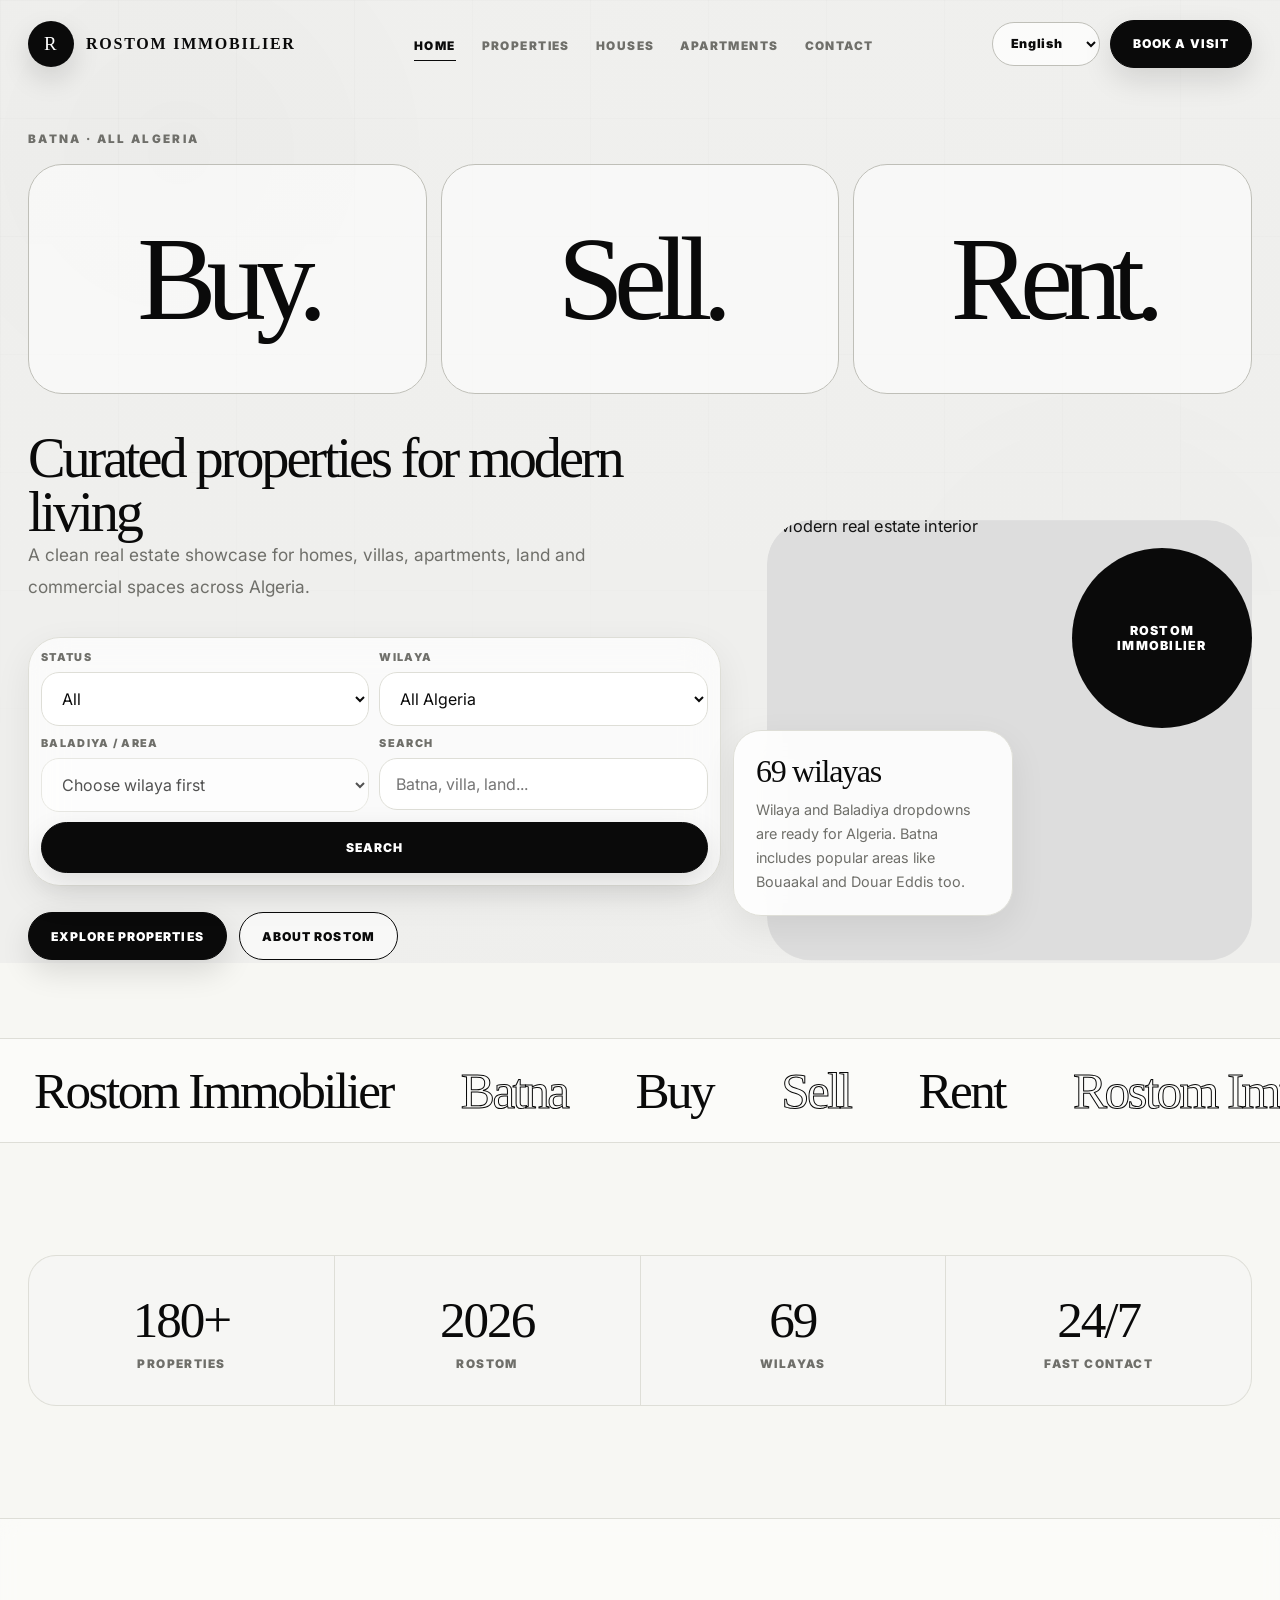
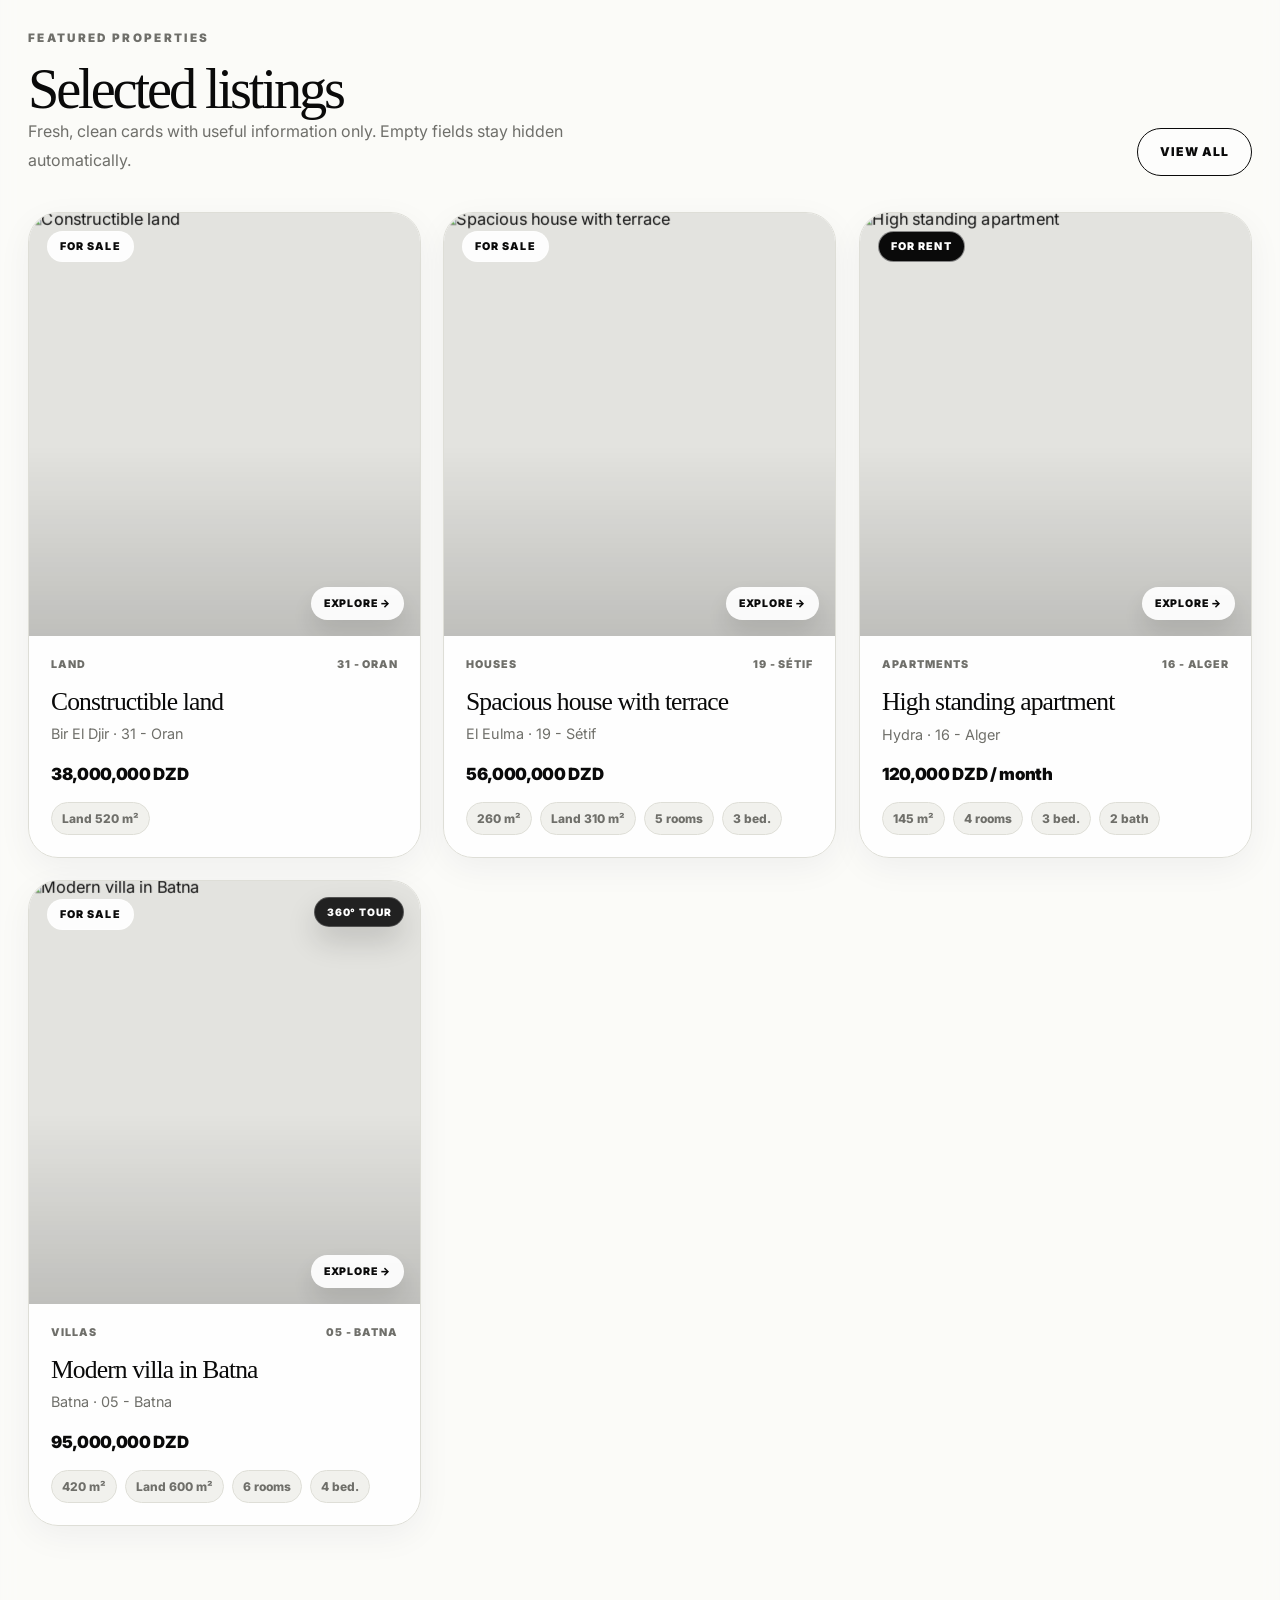
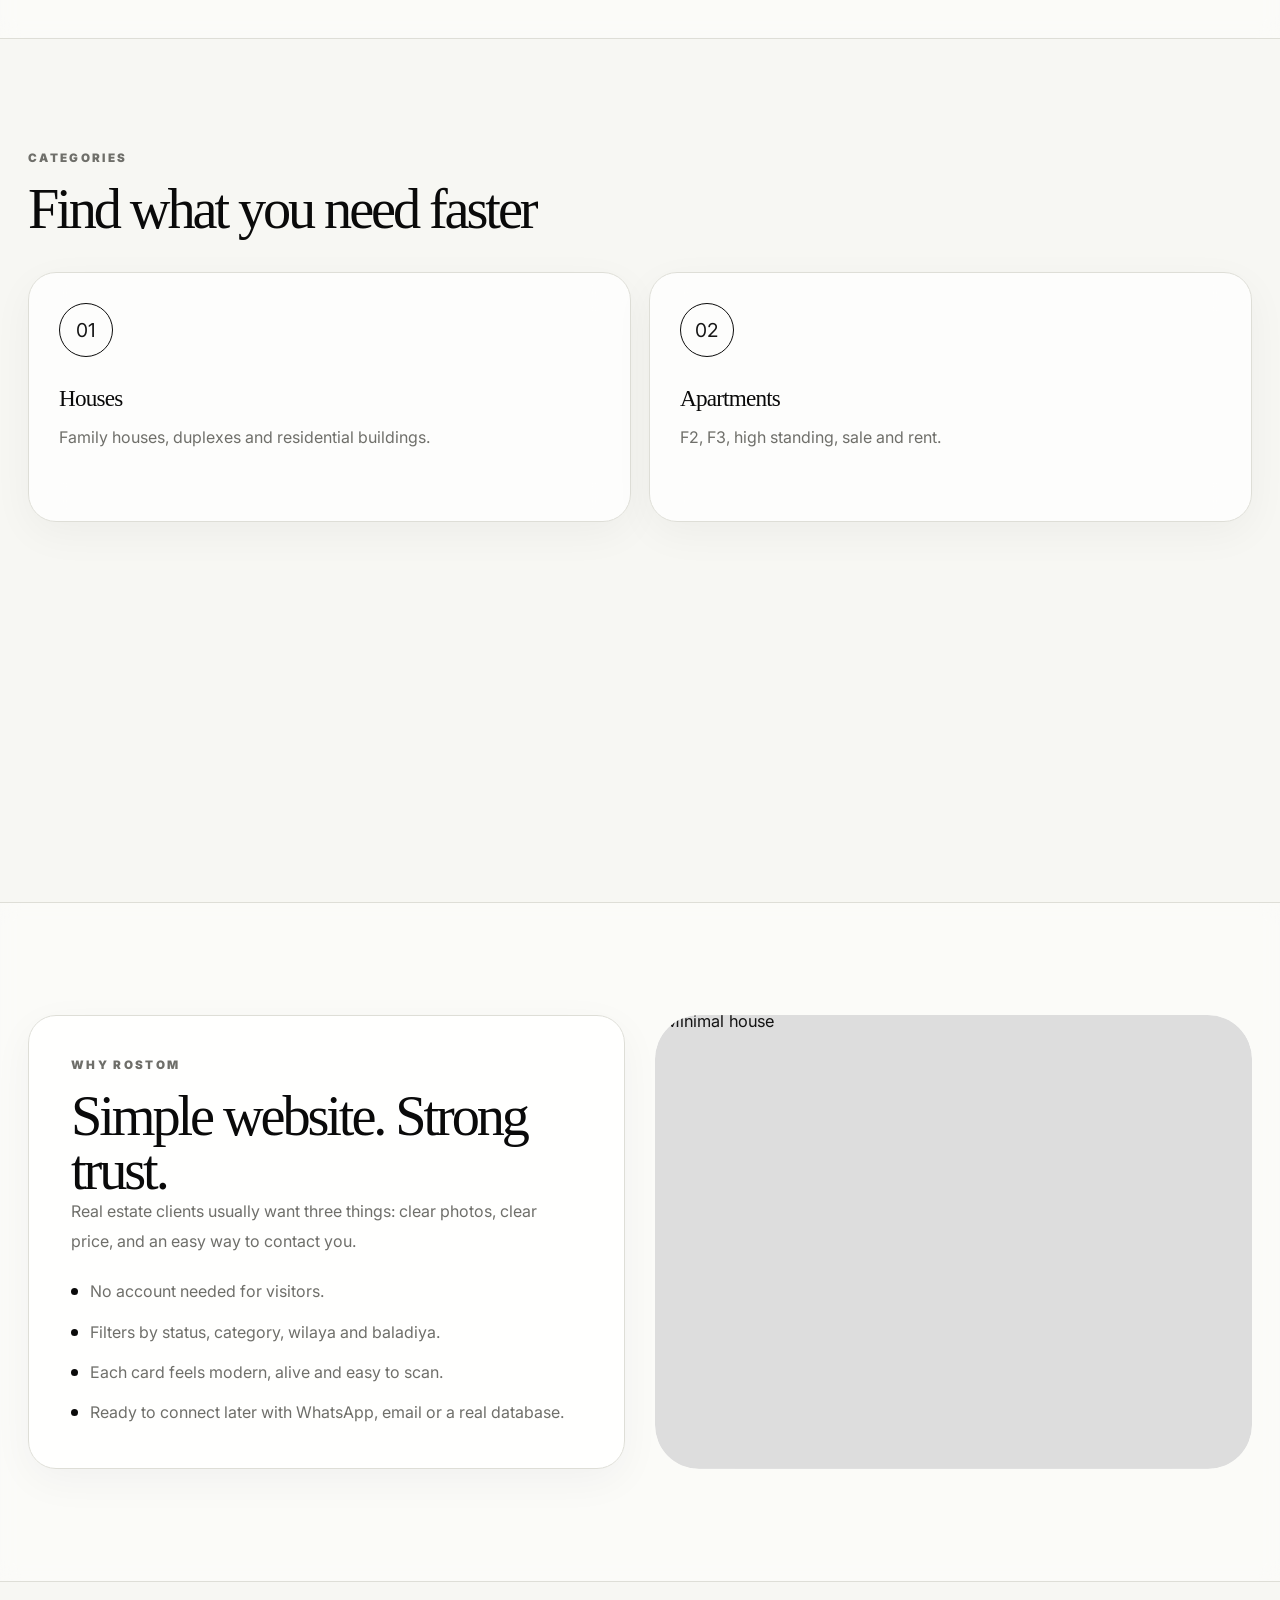
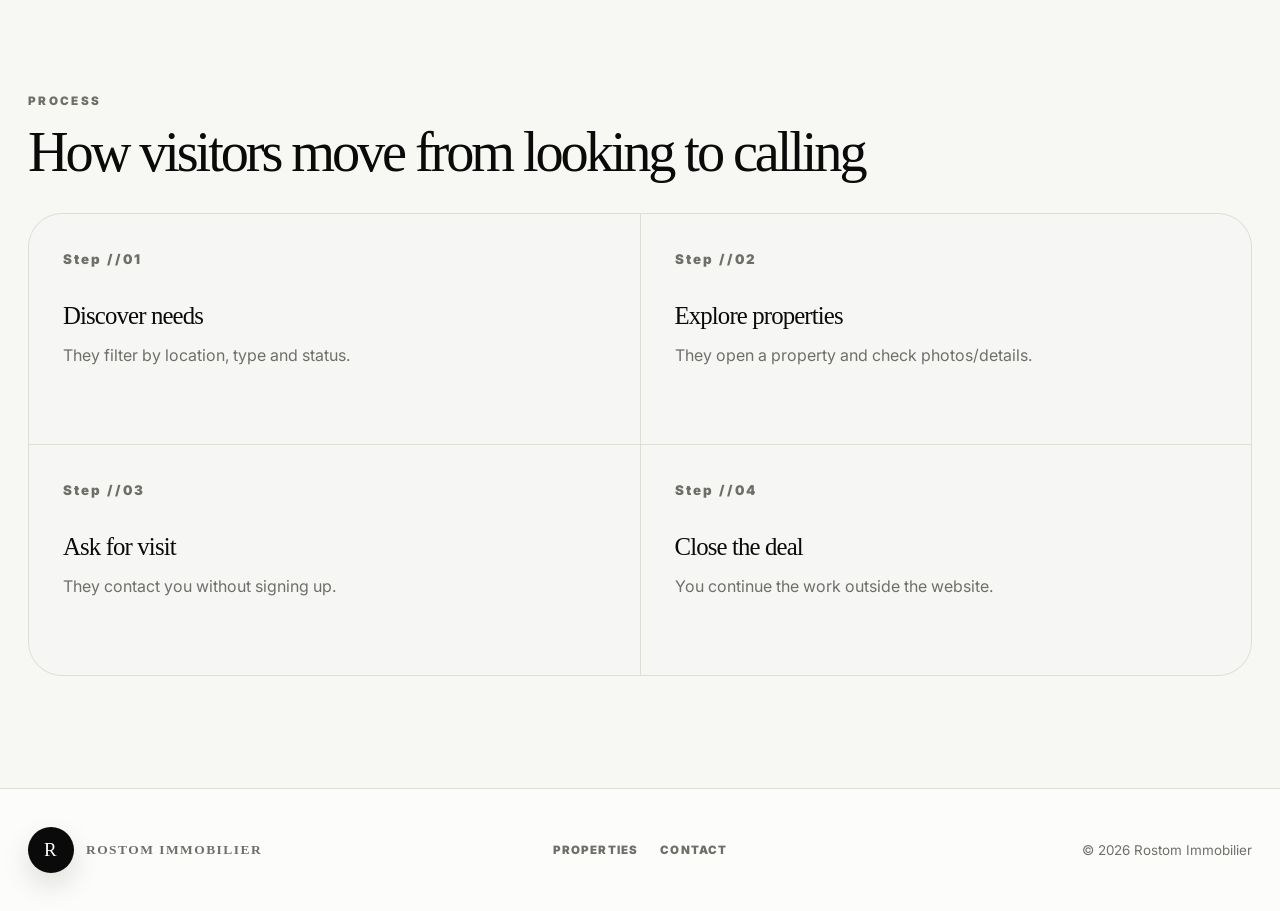
==== index.html @ a5319361 "first commit" ====
<!DOCTYPE html>
<html lang="en">
<head>
  <meta charset="UTF-8">
  <meta name="viewport" content="width=device-width, initial-scale=1.0">
  <title>Rostom Immobilier — Real estate in Algeria</title>
  <meta name="description" content="Rostom Immobilier: buy, sell and rent properties in Batna and across Algeria.">
  <link rel="preconnect" href="https://fonts.googleapis.com"><link rel="preconnect" href="https://fonts.gstatic.com" crossorigin><link href="https://fonts.googleapis.com/css2?family=Inter:wght@400;500;700;800;900&display=swap" rel="stylesheet">
  <link rel="stylesheet" href="style.css">
  <link rel="icon" href="./favicon.ico">
</head>
<body>
<nav class="nav" id="nav">
  <div class="container nav-inner">
    <a class="brand" href="index.html"><span class="brand-mark">R</span><span>Rostom Immobilier</span></a>
    <button class="menu-btn" id="menuBtn" type="button" data-i18n="nav.menu">Menu</button>
    <ul class="nav-links" id="navLinks">
      <li><a data-page="home" href="index.html" data-i18n="nav.home">Home</a></li>
      <li><a data-page="estates.html" href="pages/estates.html" data-i18n="nav.properties">Properties</a></li>
      <li><a data-page="houses.html" href="pages/houses.html" data-i18n="nav.houses">Houses</a></li>
      <li><a data-page="apartments.html" href="pages/apartments.html" data-i18n="nav.apartments">Apartments</a></li>
      <li><a data-page="contact.html" href="pages/contact.html" data-i18n="nav.contact">Contact</a></li>
      <li class="mobile-only mobile-lang"><select class="language-select" aria-label="Language"><option value="en">English</option><option value="fr">Français</option><option value="ar">العربية</option></select></li>
    </ul>
    <div class="nav-actions"><select class="language-select" aria-label="Language"><option value="en">English</option><option value="fr">Français</option><option value="ar">العربية</option></select><a class="btn" href="pages/contact.html" data-i18n="nav.cta">Book a visit</a></div>
  </div>
</nav>
<header class="hero">
  <div class="container hero-top">
    <p class="eyebrow" data-i18n="hero.kicker">Batna · All Algeria</p>
    <div class="hero-words hero-words-wide reveal">
      <h1 class="h1">
        <a class="hero-word hero-word-buy" href="pages/estates.html?status=sale" data-i18n="hero.buy">Buy.</a>
        <a class="hero-word hero-word-sell" href="pages/contact.html" data-i18n="hero.sell">Sell.</a>
        <a class="hero-word hero-word-rent" href="pages/estates.html?status=rent" data-i18n="hero.rent">Rent.</a>
      </h1>
    </div>
  </div>
  <div class="container hero-grid">
    <div class="reveal">
      <h2 class="title" data-i18n="hero.title">Curated properties for modern living</h2>
      <p class="lead" data-i18n="hero.lead">A clean real estate showcase for homes, villas, apartments, land and commercial spaces across Algeria.</p>
      <div class="hero-search">
        <div class="field"><label data-i18n="search.status">Status</label><select id="homeStatus"><option value="" data-i18n="search.all">All</option><option value="sale" data-i18n="filter.sale">Sale</option><option value="rent" data-i18n="filter.rent">Rent</option><option value="new" data-i18n="filter.new">New project</option></select></div>
        <div class="field"><label data-i18n="search.wilaya">Wilaya</label><select id="homeWilaya" data-filter data-wilayas data-wilaya-source="#homeCommune"><option value="" data-i18n="search.allAlgeria">All Algeria</option></select></div>
        <div class="field"><label data-i18n="search.commune">Baladiya / area</label><select id="homeCommune"><option value="" data-i18n="search.allAreas">All areas</option></select></div>
        <div class="field"><label data-i18n="search.query">Search</label><input id="homeSearch" type="text" data-i18n-placeholder="search.placeholder" placeholder="Batna, villa, land..."></div>
        <button class="btn" id="homeSearchBtn" type="button" data-i18n="search.go">Search</button>
      </div>
      <div class="hero-cta"><a class="btn" href="pages/estates.html" data-i18n="hero.view">Explore properties</a><a class="btn-outline" href="pages/about.html" data-i18n="hero.about">About Rostom</a></div>
    </div>
    <div class="hero-panel reveal">
      <div class="hero-img"><img src="https://images.unsplash.com/photo-1600607687939-ce8a6c25118c?w=1600&q=80" alt="Modern real estate interior"></div>
      <div class="mini-info">Rostom<br>Immobilier</div>
      <div class="floating-card"><strong data-i18n="hero.cardTitle">69 wilayas</strong><span data-i18n="hero.cardText">Wilaya and Baladiya dropdowns are ready for Algeria. Batna includes popular areas like Bouaakal and Douar Eddis too.</span></div>
    </div>
  </div>
</header>
<div class="marquee" aria-hidden="true"><div class="marquee-track"><span>Rostom Immobilier</span><span>Batna</span><span>Buy</span><span>Sell</span><span>Rent</span><span>Rostom Immobilier</span><span>Batna</span><span>Buy</span><span>Sell</span><span>Rent</span></div></div>
<main>
  <section class="section"><div class="container stats reveal"><div class="stat"><strong>180+</strong><span data-i18n="stats.properties">Properties</span></div><div class="stat"><strong>2026</strong><span>Rostom</span></div><div class="stat"><strong>69</strong><span data-i18n="stats.wilayas">Wilayas</span></div><div class="stat"><strong>24/7</strong><span data-i18n="stats.contacts">Fast contact</span></div></div></section>
  <section class="section section-alt"><div class="container"><div class="section-head"><div><p class="eyebrow" data-i18n="section.featured.kicker">Featured properties</p><h2 class="title" data-i18n="section.featured.title">Selected listings</h2><p class="sub" data-i18n="section.featured.sub">Fresh, clean cards with useful information only. Empty fields stay hidden automatically.</p></div><a class="btn-outline" href="pages/estates.html" data-i18n="section.featured.all">View all</a></div><div class="grid" id="listingsGrid" data-featured="true" data-limit="8"></div></div></section>
  <section class="section"><div class="container"><div class="section-head"><div><p class="eyebrow" data-i18n="section.categories.kicker">Categories</p><h2 class="title" data-i18n="section.categories.title">Find what you need faster</h2></div></div><div class="services">
    <a class="service reveal" href="pages/houses.html"><div><div class="icon">01</div><h3 data-i18n="cat.houses">Houses</h3><p data-i18n="cat.housesDesc">Family houses, duplexes and residential buildings.</p></div></a>
    <a class="service reveal" href="pages/apartments.html"><div><div class="icon">02</div><h3 data-i18n="cat.apartments">Apartments</h3><p data-i18n="cat.apartmentsDesc">F2, F3, high standing, sale and rent.</p></div></a>
    <a class="service reveal" href="pages/villas.html"><div><div class="icon">03</div><h3 data-i18n="cat.villas">Villas</h3><p data-i18n="cat.villasDesc">Premium villas, gardens, garages and large surfaces.</p></div></a>
    <a class="service reveal" href="pages/estates.html"><div><div class="icon">04</div><h3 data-i18n="cat.estates">All properties</h3><p data-i18n="cat.estatesDesc">Land, offices, shops, projects and more.</p></div></a>
  </div></div></section>
  <section class="section section-alt"><div class="container split"><div class="glass reveal"><p class="eyebrow" data-i18n="section.about.kicker">Why Rostom</p><h2 class="title" data-i18n="section.about.title">Simple website. Strong trust.</h2><p class="sub" data-i18n="section.about.sub">Real estate clients usually want three things: clear photos, clear price, and an easy way to contact you.</p><ul class="check-list"><li data-i18n="about.one">No account needed for visitors.</li><li data-i18n="about.two">Filters by status, category, wilaya and baladiya.</li><li data-i18n="about.three">Each card feels modern, alive and easy to scan.</li><li data-i18n="about.four">Ready to connect later with WhatsApp, email or a real database.</li></ul></div><div class="hero-panel reveal"><div class="hero-img"><img src="https://images.unsplash.com/photo-1600566753190-17f0baa2a6c3?w=1400&q=80" alt="Minimal house"></div></div></div></section>
  <section class="section"><div class="container"><p class="eyebrow" data-i18n="process.kicker">Process</p><h2 class="title" data-i18n="process.title">How visitors move from looking to calling</h2><div style="height:34px"></div><div class="process-grid reveal"><div class="process-card"><small>Step //01</small><h3 data-i18n="process.1">Discover needs</h3><p data-i18n="process.1d">They filter by location, type and status.</p></div><div class="process-card"><small>Step //02</small><h3 data-i18n="process.2">Explore properties</h3><p data-i18n="process.2d">They open a property and check photos/details.</p></div><div class="process-card"><small>Step //03</small><h3 data-i18n="process.3">Ask for visit</h3><p data-i18n="process.3d">They contact you without signing up.</p></div><div class="process-card"><small>Step //04</small><h3 data-i18n="process.4">Close the deal</h3><p data-i18n="process.4d">You continue the work outside the website.</p></div></div></div></section>
</main>
<footer class="footer">
  <div class="container footer-grid">
    <a class="brand" href="index.html"><span class="brand-mark">R</span><span>Rostom Immobilier</span></a>
    <div class="footer-links"><a href="pages/estates.html" data-i18n="nav.properties">Properties</a><a href="pages/contact.html" data-i18n="nav.contact">Contact</a></div>
    <span data-i18n="footer.copy">© 2026 Rostom Immobilier</span>
  </div>
</footer>
<script src="data.js"></script><script src="i18n.js"></script><script src="locations.js"></script><script src="supabase-config.js"></script><script src="supabase-api.js"></script><script src="script.js"></script>
</body>
</html>
---- style.css ----
*,*::before,*::after{box-sizing:border-box;margin:0;padding:0}
:root{
  --bg:#f7f7f3;--paper:#fff;--paper2:#efefea;--ink:#0a0a0a;--text:#161616;--muted:#6f6f6a;--muted2:#a0a09a;--line:#deded7;--line2:#bfbfb8;--soft:#f1f1ed;--shadow:0 24px 80px rgba(0,0,0,.10);--shadow2:0 12px 36px rgba(0,0,0,.07);--radius:28px;--max:1440px;
}
html{scroll-behavior:smooth}
body{font-family:Inter,system-ui,-apple-system,Segoe UI,sans-serif;background:var(--bg);color:var(--text);overflow-x:hidden;-webkit-font-smoothing:antialiased;min-height:100vh}
body::before{content:"";position:fixed;inset:-7%;z-index:-3;pointer-events:none;background:linear-gradient(90deg,rgba(247,247,243,.98) 0%,rgba(247,247,243,.90) 47%,rgba(247,247,243,.98) 100%),url('https://images.unsplash.com/photo-1600607687939-ce8a6c25118c?w=2000&q=68') right -7vw top 7vh/42vw auto no-repeat,url('https://images.unsplash.com/photo-1600566753190-17f0baa2a6c3?w=1600&q=68') left -12vw bottom 10vh/32vw auto no-repeat,linear-gradient(180deg,#fff 0%,#f7f7f3 60%,#e9e9e3 100%);filter:grayscale(1) contrast(.88);opacity:.56;animation:bgDrift 28s ease-in-out infinite alternate}
body::after{content:"";position:fixed;inset:0;z-index:-2;pointer-events:none;background-image:linear-gradient(rgba(0,0,0,.045) 1px,transparent 1px),linear-gradient(90deg,rgba(0,0,0,.045) 1px,transparent 1px),radial-gradient(circle at 14% 17%,rgba(0,0,0,.055),transparent 22%),radial-gradient(circle at 86% 70%,rgba(0,0,0,.04),transparent 25%);background-size:118px 118px,118px 118px,100% 100%,100% 100%;opacity:.36;mask-image:linear-gradient(180deg,#000 0%,rgba(0,0,0,.85) 48%,transparent 92%);animation:gridMove 40s linear infinite}
@keyframes bgDrift{from{transform:translate3d(-12px,-8px,0) scale(1.02)}to{transform:translate3d(14px,12px,0) scale(1.055)}}
@keyframes gridMove{from{background-position:0 0,0 0,0 0,0 0}to{background-position:118px 118px,-118px 118px,0 0,0 0}}
@keyframes float{0%,100%{transform:translateY(0)}50%{transform:translateY(-12px)}}
@keyframes marquee{from{transform:translateX(0)}to{transform:translateX(-50%)}}
a{color:inherit;text-decoration:none}img{max-width:100%;display:block}button,input,select,textarea{font:inherit}.hidden{display:none!important}.container{width:min(var(--max),calc(100% - 56px));margin-inline:auto}.section{padding:112px 0}.section-alt{background:rgba(255,255,255,.46);border-top:1px solid var(--line);border-bottom:1px solid var(--line);backdrop-filter:blur(10px)}

/* Nav */
.nav{position:fixed;inset:0 0 auto 0;height:88px;z-index:50;border-bottom:1px solid transparent;transition:.25s ease}.nav.scrolled{height:74px;background:rgba(255,255,255,.86);backdrop-filter:blur(24px);border-color:var(--line);box-shadow:0 14px 40px rgba(0,0,0,.045)}.nav-inner{height:100%;display:flex;align-items:center;justify-content:space-between;gap:22px}.brand{display:flex;align-items:center;gap:12px;font-weight:900;letter-spacing:.08em;text-transform:uppercase;color:var(--ink);white-space:nowrap}.brand-mark{width:46px;height:46px;border-radius:999px;background:var(--ink);color:#fff;display:grid;place-items:center;font-family:Georgia,serif;font-weight:400;font-size:1.18rem;box-shadow:0 12px 28px rgba(0,0,0,.13)}.brand span:last-child{font-family:Georgia,serif;font-size:1rem;letter-spacing:.11em}.nav-links{display:flex;align-items:center;gap:26px;list-style:none}.nav-links a{font-size:.74rem;font-weight:900;letter-spacing:.12em;text-transform:uppercase;color:var(--muted);position:relative}.nav-links a::after{content:"";position:absolute;left:0;right:0;bottom:-8px;height:1px;background:var(--ink);transform:scaleX(0);transform-origin:left;transition:transform .25s}.nav-links a:hover,.nav-links a.active{color:var(--ink)}.nav-links a:hover::after,.nav-links a.active::after{transform:scaleX(1)}.nav-actions{display:flex;align-items:center;gap:10px}.menu-btn{display:none;background:var(--ink);color:#fff;border:0;border-radius:999px;padding:12px 16px;font-size:.76rem;font-weight:900;letter-spacing:.08em;text-transform:uppercase}.mobile-only{display:none}.language-select{height:44px;border:1px solid var(--line2);border-radius:999px;background:rgba(255,255,255,.72);padding:0 14px;color:var(--ink);font-size:.78rem;font-weight:900;letter-spacing:.05em;outline:none;cursor:pointer}

/* Buttons */
.btn,.btn-outline,.btn-soft{border:1px solid var(--ink);border-radius:999px;display:inline-flex;align-items:center;justify-content:center;gap:10px;min-height:48px;padding:0 22px;font-size:.76rem;font-weight:900;letter-spacing:.09em;text-transform:uppercase;cursor:pointer;transition:transform .22s ease,box-shadow .22s ease,background .22s ease,color .22s ease}.btn{background:var(--ink);color:#fff;box-shadow:0 12px 30px rgba(0,0,0,.12)}.btn:hover{transform:translateY(-2px);box-shadow:0 18px 42px rgba(0,0,0,.16)}.btn-outline{background:rgba(255,255,255,.56);color:var(--ink)}.btn-outline:hover,.btn-soft:hover{background:var(--ink);color:#fff;transform:translateY(-2px)}.btn-soft{background:var(--soft);color:var(--ink);border-color:var(--line)}.btn-danger:hover{background:#1a1a1a;color:#fff}

/* Type */
.eyebrow{font-size:.73rem;font-weight:900;letter-spacing:.20em;text-transform:uppercase;color:var(--muted);margin-bottom:18px}.h1{font-family:Georgia,serif;font-weight:400;color:var(--ink);font-size:clamp(4.4rem,10vw,12.8rem);line-height:.82;letter-spacing:-.08em}.h1 span{display:inline-block}.h1 em{font-style:italic;color:transparent;-webkit-text-stroke:1.4px var(--ink);opacity:.75}.title{font-family:Georgia,serif;color:var(--ink);font-size:clamp(2.3rem,4.4vw,5.5rem);font-weight:400;line-height:.95;letter-spacing:-.055em}.lead,.sub{font-size:1rem;line-height:1.85;color:var(--muted);max-width:620px}.lead{font-size:1.08rem}.section-head{display:flex;justify-content:space-between;align-items:flex-end;gap:24px;margin-bottom:36px}.breadcrumbs{font-size:.78rem;font-weight:800;letter-spacing:.08em;text-transform:uppercase;color:var(--muted);margin-bottom:28px}.breadcrumbs a{color:var(--ink)}

/* Hero */
.hero{min-height:auto;padding:132px 0 78px;display:block;position:relative}.hero-top{padding-bottom:38px}.hero-grid{display:grid;grid-template-columns:minmax(0,1.02fr) minmax(390px,.68fr);gap:46px;align-items:end}.hero-words{margin:24px 0 28px}.hero-words-wide{margin:0}.hero-words-wide .h1{display:grid;grid-template-columns:repeat(3,minmax(0,1fr));gap:14px;width:100%;font-size:clamp(4.2rem,9.3vw,10.6rem);line-height:.9}.hero-word{display:grid!important;place-items:center;min-height:clamp(120px,18vw,245px);border:1px solid var(--line2);border-radius:34px;background:rgba(255,255,255,.56);color:var(--ink);letter-spacing:-.085em;transition:background .28s ease,color .28s ease,transform .28s ease,border-color .28s ease,box-shadow .28s ease}.hero-word:hover,.hero-word:focus-visible{transform:translateY(-6px);box-shadow:var(--shadow2);border-color:var(--ink)}.hero-word-buy:hover,.hero-word-buy:focus-visible{background:var(--ink);color:#fff}.hero-word-sell:hover,.hero-word-sell:focus-visible{background:#d9d9d4;color:var(--ink)}.hero-word-rent:hover,.hero-word-rent:focus-visible{background:#b8b8b1;color:#fff}.hero-search{margin-top:34px;background:rgba(255,255,255,.70);border:1px solid var(--line);border-radius:32px;box-shadow:var(--shadow2);padding:12px;display:grid;grid-template-columns:1fr 1fr 1fr 1.25fr auto;gap:10px;backdrop-filter:blur(18px)}.field{display:flex;flex-direction:column;gap:8px}.field label{font-size:.68rem;font-weight:900;color:var(--muted);letter-spacing:.12em;text-transform:uppercase}.field input,.field select,.field textarea{width:100%;border:1px solid var(--line);border-radius:18px;background:rgba(255,255,255,.85);color:var(--ink);padding:15px 16px;outline:none;transition:border-color .2s,box-shadow .2s}.field textarea{resize:vertical}.field input:focus,.field select:focus,.field textarea:focus{border-color:var(--ink);box-shadow:0 0 0 4px rgba(0,0,0,.055)}.hero-search .btn{align-self:end;height:51px}.hero-cta{display:flex;flex-wrap:wrap;gap:12px;margin-top:26px}.hero-panel{position:relative;min-height:520px}.hero-img{height:100%;min-height:520px;overflow:hidden;border-radius:44px;background:#ddd;box-shadow:var(--shadow);clip-path:inset(0 0 0 0 round 44px)}.hero-img img{width:100%;height:100%;min-height:520px;object-fit:cover;filter:saturate(.92) contrast(1.02);transform:scale(1.02);transition:transform 1s ease,filter .35s ease}.hero-panel:hover .hero-img img{transform:scale(1.065)}.floating-card{position:absolute;left:-34px;bottom:44px;background:rgba(255,255,255,.88);backdrop-filter:blur(20px);border:1px solid var(--line);border-radius:28px;max-width:280px;padding:22px;box-shadow:var(--shadow2);animation:float 5s ease-in-out infinite}.floating-card strong{display:block;font-family:Georgia,serif;font-weight:400;font-size:2rem;color:var(--ink);letter-spacing:-.04em}.floating-card span{display:block;margin-top:8px;color:var(--muted);line-height:1.65;font-size:.9rem}.mini-info{position:absolute;right:0;top:28px;width:180px;height:180px;border-radius:50%;background:var(--ink);color:#fff;display:grid;place-items:center;text-align:center;padding:22px;font-size:.78rem;font-weight:900;letter-spacing:.1em;text-transform:uppercase;animation:float 6s ease-in-out infinite reverse}.marquee{overflow:hidden;border-top:1px solid var(--line);border-bottom:1px solid var(--line);background:rgba(255,255,255,.48)}.marquee-track{display:flex;width:max-content;animation:marquee 22s linear infinite}.marquee span{font-family:Georgia,serif;font-size:clamp(2.2rem,4vw,5rem);letter-spacing:-.05em;color:var(--ink);padding:22px 34px;white-space:nowrap}.marquee span:nth-child(even){color:transparent;-webkit-text-stroke:1px var(--ink)}

/* Stats / grids */
.stats{display:grid;grid-template-columns:repeat(4,1fr);gap:1px;background:var(--line);border:1px solid var(--line);border-radius:28px;overflow:hidden}.stat{background:rgba(255,255,255,.72);padding:34px;text-align:center}.stat strong{font-family:Georgia,serif;font-size:clamp(2rem,4vw,4.4rem);font-weight:400;letter-spacing:-.04em;color:var(--ink);display:block}.stat span{display:block;margin-top:8px;color:var(--muted);font-size:.74rem;font-weight:900;text-transform:uppercase;letter-spacing:.12em}.grid{display:grid;grid-template-columns:repeat(4,minmax(0,1fr));gap:22px}.services{display:grid;grid-template-columns:repeat(4,1fr);gap:18px}.service,.glass,.contact-card,.admin-card{background:rgba(255,255,255,.74);border:1px solid var(--line);border-radius:var(--radius);box-shadow:0 12px 42px rgba(0,0,0,.045);backdrop-filter:blur(16px)}.service{padding:30px;min-height:250px;display:flex;flex-direction:column;justify-content:space-between;transition:.25s}.service:hover{transform:translateY(-5px);box-shadow:var(--shadow2);border-color:var(--ink)}.icon{width:54px;height:54px;border-radius:50%;border:1px solid var(--ink);display:grid;place-items:center;font-size:1.2rem;margin-bottom:28px}.service h3,.prop-title{font-family:Georgia,serif;font-size:1.45rem;font-weight:400;letter-spacing:-.035em;color:var(--ink)}.service p{color:var(--muted);line-height:1.7;margin-top:12px}.split{display:grid;grid-template-columns:1fr 1fr;gap:30px;align-items:stretch}.glass{padding:42px}.check-list{list-style:none;margin-top:22px;display:grid;gap:14px}.check-list li{color:var(--muted);line-height:1.65;display:flex;gap:12px}.check-list li::before{content:"";width:7px;height:7px;border-radius:50%;background:var(--ink);margin-top:10px;flex:0 0 auto}.process-grid{display:grid;grid-template-columns:repeat(4,1fr);gap:1px;background:var(--line);border:1px solid var(--line);border-radius:34px;overflow:hidden}.process-card{background:rgba(255,255,255,.72);padding:34px;min-height:230px}.process-card small{font-weight:900;letter-spacing:.15em;color:var(--muted)}.process-card h3{font-family:Georgia,serif;font-size:1.55rem;font-weight:400;margin:34px 0 12px;color:var(--ink);letter-spacing:-.035em}.process-card p{color:var(--muted);line-height:1.65}

/* Property Cards */
.property-card{position:relative;border:1px solid var(--line);border-radius:30px;overflow:hidden;background:rgba(255,255,255,.78);box-shadow:0 10px 34px rgba(0,0,0,.05);transition:transform .32s cubic-bezier(.2,.8,.2,1),box-shadow .32s,border-color .32s;isolation:isolate}.property-card::before{content:"";position:absolute;inset:0;background:radial-gradient(420px circle at var(--mx,50%) var(--my,20%),rgba(0,0,0,.085),transparent 40%);opacity:0;transition:opacity .28s;z-index:-1}.property-card:hover{transform:translateY(-8px);box-shadow:0 26px 70px rgba(0,0,0,.12);border-color:rgba(0,0,0,.48)}.property-card:active{transform:translateY(-3px) scale(.995)}.property-card:hover::before{opacity:1}.prop-media{display:block;aspect-ratio:1/1.08;overflow:hidden;position:relative;background:#e3e3df}.prop-media::after{content:"";position:absolute;inset:0;background:linear-gradient(180deg,transparent 55%,rgba(0,0,0,.35));opacity:.45;transition:.3s}.prop-media img{width:100%;height:100%;object-fit:cover;filter:saturate(.96) contrast(1.03);transform:scale(1.02);transition:transform .75s cubic-bezier(.2,.8,.2,1),filter .4s}.property-card:hover .prop-media img{transform:scale(1.075);filter:saturate(1.08) contrast(1.04)}.badge{position:absolute;left:18px;top:18px;z-index:2;border-radius:999px;background:rgba(255,255,255,.92);color:var(--ink);border:1px solid rgba(255,255,255,.5);padding:8px 12px;font-size:.67rem;font-weight:900;letter-spacing:.1em;text-transform:uppercase}.badge.rent{background:var(--ink);color:#fff}.badge.new{background:#555;color:#fff}.explore-dot{position:absolute;right:16px;bottom:16px;z-index:2;width:auto;height:auto;border-radius:999px;display:grid;place-items:center;text-align:center;background:rgba(255,255,255,.92);color:var(--ink);font-size:.66rem;font-weight:900;letter-spacing:.08em;text-transform:uppercase;padding:10px 13px;transform:translateY(0);opacity:1;transition:.32s;box-shadow:0 12px 26px rgba(0,0,0,.12)}.property-card:hover .explore-dot{background:var(--ink);color:#fff;transform:translateY(-4px)}.prop-body{padding:22px}.prop-topline{display:flex;justify-content:space-between;gap:12px;color:var(--muted);font-size:.67rem;font-weight:900;letter-spacing:.09em;text-transform:uppercase;margin-bottom:18px}.property-card .prop-title{font-size:1.6rem;line-height:1.05}.location{color:var(--muted);font-size:.9rem;line-height:1.55;margin-top:8px}.price{font-size:1.05rem;font-weight:900;color:var(--ink);margin-top:18px;letter-spacing:-.02em}.meta{display:flex;flex-wrap:wrap;gap:8px;margin-top:18px}.meta span{background:var(--soft);border:1px solid var(--line);border-radius:999px;padding:8px 10px;color:var(--muted);font-size:.75rem;font-weight:800}.no-img{width:100%;height:100%;background:linear-gradient(135deg,#e6e6e0,#f7f7f2)}.empty{grid-column:1/-1;padding:40px;border:1px dashed var(--line2);border-radius:24px;text-align:center;color:var(--muted);background:rgba(255,255,255,.6)}

/* Pages / filters / details */
.page-hero{padding:150px 0 70px;border-bottom:1px solid var(--line);background:rgba(255,255,255,.38)}.filters-panel{display:grid;grid-template-columns:1.2fr .9fr .9fr .9fr .9fr;gap:12px;margin-bottom:28px;padding:14px;background:rgba(255,255,255,.72);border:1px solid var(--line);border-radius:30px;box-shadow:var(--shadow2);backdrop-filter:blur(16px)}.chips{display:flex;gap:8px;align-items:end;height:51px}.chip{border:1px solid var(--line);background:var(--paper);border-radius:999px;padding:11px 13px;cursor:pointer;font-size:.72rem;font-weight:900;text-transform:uppercase;color:var(--muted)}.chip.active,.chip:hover{background:var(--ink);color:#fff}.detail-grid{display:grid;grid-template-columns:minmax(0,1.25fr) minmax(360px,.55fr);gap:28px;align-items:start}.detail-image{border-radius:38px;overflow:hidden;background:#ddd;min-height:620px;box-shadow:var(--shadow)}.detail-image img{width:100%;height:100%;min-height:620px;object-fit:cover;filter:saturate(.94) contrast(1.02)}.gallery{display:grid;grid-template-columns:repeat(4,1fr);gap:12px;margin-top:14px}.gallery img{height:150px;width:100%;object-fit:cover;border-radius:20px;filter:saturate(.92) contrast(1.02)}.info-block{margin-top:18px}.detail-side{position:sticky;top:96px;padding:36px}.detail-price{font-size:1.5rem;margin-top:20px}.detail-location{margin-top:10px}.detail-list{display:grid;gap:10px;margin:26px 0}.detail-item{display:flex;justify-content:space-between;gap:18px;border-bottom:1px solid var(--line);padding:12px 0}.detail-item small{color:var(--muted);font-size:.74rem;font-weight:900;text-transform:uppercase;letter-spacing:.08em}.detail-item strong{text-align:end;color:var(--ink)}.contact-grid{display:grid;grid-template-columns:.8fr 1.2fr;gap:22px}.contact-card{padding:34px}.form-grid{display:grid;grid-template-columns:1fr 1fr;gap:14px}.full{grid-column:1/-1}

/* Footer */
.footer{border-top:1px solid var(--line);padding:38px 0;background:rgba(255,255,255,.65)}.footer-grid{display:grid;grid-template-columns:1fr auto 1fr;gap:20px;align-items:center}.footer-links{display:flex;gap:22px;justify-content:center}.footer-links a{font-size:.72rem;font-weight:900;letter-spacing:.1em;text-transform:uppercase;color:var(--muted)}.footer-links a:hover{color:var(--ink)}.footer-grid span:last-child{text-align:end;color:var(--muted);font-size:.84rem}.footer-text{color:var(--muted);font-size:.84rem}

/* Admin */
.admin-body{background:#f4f4f0}.login-screen{min-height:100svh;display:grid;place-items:center;padding:30px}.login-box{width:min(480px,100%);background:#fff;border:1px solid var(--line);border-radius:34px;box-shadow:var(--shadow);padding:36px}.admin-shell{display:grid;grid-template-columns:320px 1fr;min-height:100svh}.admin-sidebar{background:#fff;border-right:1px solid var(--line);padding:28px;position:sticky;top:0;height:100svh}.admin-menu{list-style:none;margin-top:36px;display:grid;gap:10px}.admin-menu a{display:block;border:1px solid var(--line);border-radius:18px;padding:14px 16px;color:var(--muted);font-weight:900}.admin-menu a.active,.admin-menu a:hover{background:var(--ink);color:#fff}.note{color:var(--muted);line-height:1.65;font-size:.92rem}.admin-main{padding:30px}.admin-top{display:flex;align-items:flex-start;justify-content:space-between;gap:20px;margin-bottom:22px}.admin-grid{display:grid;grid-template-columns:1.15fr .85fr;gap:22px}.admin-card{padding:28px}.admin-form{display:grid;grid-template-columns:repeat(2,1fr);gap:14px}.admin-list{display:grid;gap:12px}.mini-prop{display:grid;grid-template-columns:72px 1fr auto;gap:12px;align-items:center;border:1px solid var(--line);border-radius:18px;padding:10px;background:#fff}.mini-prop img{width:72px;height:62px;object-fit:cover;border-radius:14px;background:#ddd;filter:saturate(.9) contrast(1.02)}.mini-prop small{display:block;color:var(--muted);margin-top:4px}.toast{position:fixed;left:50%;bottom:24px;transform:translateX(-50%);background:var(--ink);color:#fff;border-radius:999px;padding:14px 20px;z-index:100;font-weight:800;box-shadow:var(--shadow2)}

/* Animation helpers */
.reveal{opacity:0;transform:translateY(24px);transition:opacity .65s ease,transform .65s ease}.reveal.visible{opacity:1;transform:translateY(0)}

/* RTL */
.is-rtl{font-family:Inter,Tahoma,Arial,sans-serif}.is-rtl .h1,.is-rtl .title,.is-rtl .prop-title,.is-rtl .brand span:last-child,.is-rtl .stat strong,.is-rtl .service h3,.is-rtl .floating-card strong{letter-spacing:-.03em}.is-rtl .nav-links a::after{transform-origin:right}.is-rtl .detail-item strong{text-align:left}.is-rtl .footer-grid span:last-child{text-align:left}.is-rtl .check-list li::before{margin-left:0}

/* Responsive */
@media(max-width:1280px){.grid{grid-template-columns:repeat(3,1fr)}.hero-search,.filters-panel{grid-template-columns:repeat(2,1fr)}.hero-search .btn{grid-column:1/-1}.filters-panel .field:last-child{grid-column:1/-1}.services,.process-grid{grid-template-columns:repeat(2,1fr)}.hero-grid{grid-template-columns:1fr .7fr}.hero-panel,.hero-img,.hero-img img{min-height:440px}}
@media(max-width:980px){.container{width:min(100% - 34px,var(--max))}.nav{height:76px}.nav-inner{gap:12px}.menu-btn{display:inline-flex}.nav-actions{display:none}.mobile-only{display:block}.nav-links{position:fixed;left:17px;right:17px;top:84px;display:grid;gap:0;background:rgba(255,255,255,.96);border:1px solid var(--line);border-radius:28px;padding:16px;box-shadow:var(--shadow);transform:translateY(-12px);opacity:0;pointer-events:none;transition:.22s;backdrop-filter:blur(20px)}.nav-links.open{opacity:1;transform:translateY(0);pointer-events:auto}.nav-links li{border-bottom:1px solid var(--line)}.nav-links li:last-child{border-bottom:0}.nav-links a{display:block;padding:16px 4px}.mobile-lang{padding:14px 0}.mobile-lang .language-select{width:100%;height:48px}.hero{padding-top:116px}.hero-grid{grid-template-columns:1fr;gap:34px}.hero-panel,.hero-img,.hero-img img{min-height:440px}.floating-card{left:18px;bottom:18px}.mini-info{right:18px;top:18px;width:142px;height:142px}.stats{grid-template-columns:repeat(2,1fr)}.grid{grid-template-columns:repeat(2,1fr)}.split,.detail-grid,.contact-grid,.admin-grid{grid-template-columns:1fr}.detail-side{position:static}.detail-image,.detail-image img{min-height:430px}.footer-grid{grid-template-columns:1fr;text-align:center}.footer-grid .brand{justify-content:center}.footer-grid span:last-child{text-align:center}.admin-shell{grid-template-columns:1fr}.admin-sidebar{position:static;height:auto;border-right:0;border-bottom:1px solid var(--line)}.admin-form{grid-template-columns:1fr}}
@media(max-width:620px){body::before{background:linear-gradient(rgba(247,247,243,.96),rgba(247,247,243,.94)),url('https://images.unsplash.com/photo-1600607687939-ce8a6c25118c?w=1200&q=65') center top/130vw auto no-repeat}.section{padding:72px 0}.page-hero{padding:118px 0 54px}.brand span:last-child{font-size:.82rem}.brand-mark{width:40px;height:40px}.h1{font-size:clamp(4rem,22vw,7rem);line-height:.84}.lead,.sub{font-size:.95rem}.hero-search,.filters-panel{grid-template-columns:1fr;border-radius:24px}.hero-panel,.hero-img,.hero-img img{min-height:360px;border-radius:30px}.mini-info{display:none}.floating-card{max-width:240px;border-radius:22px}.grid,.services,.process-grid,.stats{grid-template-columns:1fr}.section-head{align-items:flex-start;flex-direction:column}.property-card{border-radius:24px}.prop-media{aspect-ratio:1.1/1}.explore-dot{width:72px;height:72px}.prop-body{padding:18px}.filters-panel{padding:12px}.detail-image,.detail-image img{min-height:330px;border-radius:28px}.gallery{grid-template-columns:repeat(2,1fr)}.form-grid{grid-template-columns:1fr}.admin-main{padding:18px}.admin-top{flex-direction:column}.mini-prop{grid-template-columns:58px 1fr}.mini-prop .btn-soft{grid-column:1/-1}.toast{left:18px;right:18px;transform:none;text-align:center;border-radius:18px}.marquee span{padding:18px 22px}}
@media(prefers-reduced-motion:reduce){*{animation:none!important;transition:none!important;scroll-behavior:auto!important}}


/* v4 improvements: full-width top actions + phone-friendly property cards */
.prop-media img{will-change:transform}.property-card{will-change:transform}.property-card::after{content:"";position:absolute;inset:0;pointer-events:none;background:linear-gradient(120deg,transparent 0%,rgba(255,255,255,.28) 35%,transparent 70%);transform:translateX(-120%);transition:transform .75s ease}.property-card:hover::after{transform:translateX(120%)}
@media(max-width:980px){.hero-words-wide .h1{grid-template-columns:1fr;gap:10px;font-size:clamp(4.3rem,18vw,8rem)}.hero-word{min-height:118px;border-radius:26px}.hero-top{padding-bottom:28px}}
@media(max-width:620px){.hero{padding-top:104px}.hero-words-wide .h1{font-size:clamp(3.5rem,18vw,5.6rem)}.hero-word{min-height:92px;border-radius:22px}.hero-panel .hero-img img{filter:saturate(.95) contrast(1.02)}.property-card:hover{transform:none}.property-card::after{display:none}.explore-dot{font-size:.62rem;padding:9px 11px}}

/* v5 — 360 virtual tours + Supabase Storage uploads */
.tour-pill{position:absolute;right:16px;top:16px;z-index:3;border-radius:999px;background:rgba(17,17,17,.92);color:#fff;border:1px solid rgba(255,255,255,.22);padding:8px 12px;font-size:.64rem;font-weight:900;letter-spacing:.08em;text-transform:uppercase;box-shadow:0 14px 30px rgba(0,0,0,.16)}
.tour-panel{padding:28px;margin-top:18px;overflow:hidden}.tour-head{display:flex;justify-content:space-between;align-items:flex-start;gap:18px;margin-bottom:18px}.tour-head .sub{margin-top:8px;margin-bottom:0}.tour-shell{position:relative;border-radius:28px;min-height:420px;background:linear-gradient(135deg,#e7e7e1,#fafaf6);border:1px solid var(--line);overflow:hidden;display:grid;place-items:center}.tour-shell::before{content:"360";position:absolute;font-size:clamp(5rem,14vw,13rem);font-weight:900;letter-spacing:-.1em;color:rgba(0,0,0,.045);z-index:0}.tour-start{position:relative;z-index:2}.tour-viewer{position:absolute;inset:0;z-index:1;background:#111}.tour-viewer img{width:100%;height:100%;object-fit:cover}.tour-tabs{display:flex;flex-wrap:wrap;gap:10px;margin-top:14px}.tour-room{border:1px solid var(--line);background:#fff;border-radius:999px;padding:11px 14px;cursor:pointer;font-weight:900;color:var(--muted);transition:.22s}.tour-room.active,.tour-room:hover{background:var(--ink);color:#fff;transform:translateY(-2px)}.admin-subsection{border-top:1px solid var(--line);padding-top:18px;margin-top:4px}.admin-subsection h3{font-size:1.05rem;letter-spacing:-.02em}.admin-tour-mini{display:inline-flex!important;margin-top:7px;padding:5px 8px;border-radius:999px;background:#111;color:#fff!important;font-size:.67rem}.admin-form button[disabled]{opacity:.65;cursor:wait}.pnlm-container{background:#111!important}
@media(max-width:620px){.tour-pill{left:14px;right:auto;top:auto;bottom:14px}.tour-panel{padding:20px;border-radius:24px}.tour-head{display:grid}.tour-shell{min-height:300px;border-radius:22px}.tour-tabs{overflow-x:auto;flex-wrap:nowrap;padding-bottom:4px}.tour-room{white-space:nowrap}.tour-head .btn-outline{width:100%;text-align:center}.admin-subsection{padding-top:14px}}

/* v6 — edit mode, 360 hotspots builder, property gallery lightbox */
.detail-main-photo{cursor:zoom-in;position:relative}.detail-main-photo::after{content:"Open";position:absolute;right:18px;bottom:18px;background:rgba(0,0,0,.78);color:#fff;border:1px solid rgba(255,255,255,.25);border-radius:999px;padding:10px 14px;font-size:.66rem;font-weight:900;letter-spacing:.1em;text-transform:uppercase;opacity:0;transform:translateY(8px);transition:.22s}.detail-main-photo:hover::after{opacity:1;transform:translateY(0)}.empty-photo{display:grid;place-items:center}.gallery-thumb{border:0;background:transparent;padding:0;cursor:pointer;border-radius:22px;overflow:hidden;position:relative}.gallery-thumb img{transition:transform .28s ease,filter .28s ease}.gallery-thumb:hover img,.gallery-thumb.active img{transform:scale(1.045);filter:saturate(1.05) contrast(1.04)}.gallery-thumb.active{outline:3px solid var(--ink);outline-offset:3px}.lightbox{position:fixed;inset:0;z-index:500;background:rgba(0,0,0,.94);display:grid;place-items:center;padding:24px}.lightbox-img{max-width:min(1200px,92vw);max-height:86svh;object-fit:contain;border-radius:22px;box-shadow:0 24px 90px rgba(0,0,0,.55)}.lightbox-close,.lightbox-nav{position:absolute;border:1px solid rgba(255,255,255,.24);background:rgba(255,255,255,.1);color:#fff;border-radius:999px;cursor:pointer;display:grid;place-items:center;backdrop-filter:blur(18px);transition:.2s}.lightbox-close{top:24px;right:24px;width:48px;height:48px;font-size:2rem}.lightbox-nav{top:50%;transform:translateY(-50%);width:58px;height:58px;font-size:3rem;line-height:1}.lightbox-prev{left:24px}.lightbox-next{right:24px}.lightbox-close:hover,.lightbox-nav:hover{background:#fff;color:#111}.lightbox-count{position:absolute;bottom:24px;left:50%;transform:translateX(-50%);color:#fff;background:rgba(255,255,255,.12);border:1px solid rgba(255,255,255,.2);border-radius:999px;padding:10px 15px;font-size:.78rem;font-weight:900}
.mini-actions{display:flex;gap:8px;align-items:center;justify-content:flex-end}.mini-actions .btn-soft{min-height:38px;padding:0 14px;font-size:.68rem}.media-manager:empty{display:none}.mini-label{font-size:.7rem;font-weight:900;letter-spacing:.12em;text-transform:uppercase;color:var(--muted);margin-bottom:10px}.media-chips{display:flex;gap:10px;flex-wrap:wrap}.media-chip{position:relative;width:96px;height:74px;border-radius:18px;overflow:hidden;background:#ddd;border:1px solid var(--line)}.media-chip img{width:100%;height:100%;object-fit:cover}.media-chip button{position:absolute;top:6px;right:6px;width:26px;height:26px;border:0;border-radius:50%;background:rgba(0,0,0,.8);color:#fff;cursor:pointer;font-weight:900}.tour-builder{border:1px solid var(--line);background:rgba(255,255,255,.72);border-radius:30px;padding:22px;box-shadow:var(--shadow2)}.tour-builder-head{display:flex;justify-content:space-between;align-items:flex-start;gap:18px;margin-bottom:18px}.tour-builder-head h3,.hotspot-editor-head h3{font-size:1.25rem;letter-spacing:-.03em}.tour-room-editor-grid{display:grid;grid-template-columns:repeat(3,minmax(0,1fr));gap:14px}.tour-edit-card{border:1px solid var(--line);background:#fff;border-radius:24px;padding:12px;display:grid;gap:12px;transition:.22s}.tour-edit-card.active,.tour-edit-card:hover{border-color:var(--ink);box-shadow:0 14px 32px rgba(0,0,0,.08);transform:translateY(-2px)}.tour-edit-card>img{width:100%;height:135px;object-fit:cover;border-radius:18px;background:#ddd}.tour-edit-actions{display:flex;gap:8px;flex-wrap:wrap}.tour-edit-actions .btn-soft{min-height:38px;padding:0 13px;font-size:.66rem}.tour-edit-card small{color:var(--muted);font-weight:800}.hotspot-editor{margin-top:18px;border:1px solid var(--line2);border-radius:28px;background:#fff;padding:18px}.hotspot-editor-head{display:flex;justify-content:space-between;align-items:flex-start;gap:16px;margin-bottom:16px}.hotspot-layout{display:grid;grid-template-columns:minmax(0,1fr) 320px;gap:16px}.admin-pano-wrap{border-radius:24px;overflow:hidden;border:1px solid var(--line);background:#111;min-height:520px}.admin-tour-viewer{width:100%;height:520px;background:#111}.admin-tour-viewer img{width:100%;height:100%;object-fit:cover}.hotspot-side{display:grid;gap:12px;align-content:start}.hotspot-coords{display:flex;justify-content:space-between;gap:10px;border:1px solid var(--line);border-radius:18px;padding:14px;background:var(--soft);color:var(--muted);font-weight:900}.hotspot-coords strong{color:var(--ink)}.hotspot-list{display:grid;gap:8px}.hotspot-row{display:flex;align-items:center;justify-content:space-between;gap:10px;border:1px solid var(--line);border-radius:16px;padding:10px 12px;background:#fff}.hotspot-row span{font-weight:900;color:var(--ink)}.hotspot-row small{display:block;color:var(--muted);font-weight:700;margin-top:3px}.hotspot-row button{width:32px;height:32px;border:0;border-radius:50%;background:var(--ink);color:#fff;cursor:pointer}.empty.small{padding:14px;border-radius:16px}.pnlm-hotspot-base.room-hotspot{width:42px!important;height:42px!important;margin-left:-21px!important;margin-top:-21px!important;border-radius:50%!important;background:rgba(255,255,255,.94)!important;border:1px solid rgba(255,255,255,.9)!important;box-shadow:0 12px 34px rgba(0,0,0,.34)!important;background-image:none!important;display:grid!important;place-items:center!important;cursor:pointer}.pnlm-hotspot-base.room-hotspot::before{content:'';width:22px;height:22px;background:var(--ink);-webkit-mask:url("data:image/svg+xml,%3Csvg xmlns='http://www.w3.org/2000/svg' viewBox='0 0 24 24'%3E%3Cpath d='M4 21V3h10v2H6v14h8v2H4Zm10.5-2.5V5.5L20 7v10l-5.5 1.5Zm1.8-6a1 1 0 1 0 0-2 1 1 0 0 0 0 2Z'/%3E%3C/svg%3E") center/contain no-repeat;mask:url("data:image/svg+xml,%3Csvg xmlns='http://www.w3.org/2000/svg' viewBox='0 0 24 24'%3E%3Cpath d='M4 21V3h10v2H6v14h8v2H4Zm10.5-2.5V5.5L20 7v10l-5.5 1.5Zm1.8-6a1 1 0 1 0 0-2 1 1 0 0 0 0 2Z'/%3E%3C/svg%3E") center/contain no-repeat}.pnlm-hotspot-base.room-hotspot:hover{background:#fff!important;box-shadow:0 12px 34px rgba(0,0,0,.34)!important}.room-hotspot-label{position:absolute;left:50%;bottom:50px;transform:translateX(-50%) translateY(6px);background:rgba(17,17,17,.92);color:#fff;border-radius:999px;padding:8px 12px;font-size:12px;font-weight:900;line-height:1;white-space:nowrap;opacity:0;pointer-events:none;transition:opacity .18s ease,transform .18s ease}.pnlm-hotspot-base.room-hotspot:hover .room-hotspot-label,.pnlm-hotspot-base.room-hotspot:focus-visible .room-hotspot-label{opacity:1;transform:translateX(-50%) translateY(0)}
@media(max-width:1100px){.tour-room-editor-grid{grid-template-columns:repeat(2,minmax(0,1fr))}.hotspot-layout{grid-template-columns:1fr}.admin-pano-wrap,.admin-tour-viewer{min-height:430px;height:430px}}
@media(max-width:620px){.detail-main-photo::after{opacity:1;transform:none;font-size:.58rem}.gallery{grid-template-columns:repeat(3,1fr)}.gallery-thumb img{height:94px;border-radius:16px}.lightbox{padding:12px}.lightbox-img{max-width:96vw;max-height:78svh;border-radius:16px}.lightbox-close{top:12px;right:12px}.lightbox-nav{width:46px;height:46px;font-size:2.3rem}.lightbox-prev{left:12px}.lightbox-next{right:12px}.mini-actions{grid-column:1/-1;justify-content:stretch}.mini-actions .btn-soft{flex:1}.media-chip{width:78px;height:62px}.tour-builder{padding:16px;border-radius:24px}.tour-builder-head,.hotspot-editor-head{display:grid}.tour-room-editor-grid{grid-template-columns:1fr}.hotspot-layout{gap:12px}.admin-pano-wrap,.admin-tour-viewer{min-height:310px;height:310px}.hotspot-side{grid-template-columns:1fr}.hotspot-row{align-items:flex-start}.tour-edit-card>img{height:155px}}


/* Speed fix: tiny placeholder while the 360 viewer library loads only after click */
.tour-loading{height:100%;min-height:320px;display:flex;align-items:center;justify-content:center;font-size:12px;font-weight:900;letter-spacing:.12em;text-transform:uppercase;color:var(--muted);background:#f6f6f6;border-radius:inherit}


/* Small responsive loading screen */
.page-loader{position:fixed;inset:0;z-index:9999;display:grid;place-items:center;background:rgba(247,247,243,.96);backdrop-filter:blur(6px);transition:opacity .22s ease,visibility .22s ease}
.page-loader.is-hidden{opacity:0;visibility:hidden;pointer-events:none}
.page-loader-inner{width:72px;height:72px;border-radius:50%;display:grid;place-items:center;background:rgba(255,255,255,.72);border:1px solid var(--line);box-shadow:0 14px 42px rgba(0,0,0,.08)}
.loader-spinner{width:34px;height:34px;border-radius:50%;border:3px solid var(--line);border-top-color:var(--ink);animation:loaderSpin .72s linear infinite}
@keyframes loaderSpin{to{transform:rotate(360deg)}}
@media(max-width:620px){.page-loader-inner{width:58px;height:58px}.loader-spinner{width:28px;height:28px;border-width:3px}}


/* Fast loader update: never blocks the website for long */
.detail-loading{min-height:45vh;display:grid;place-items:center;border:1px solid var(--line);background:rgba(255,255,255,.68);border-radius:var(--radius);box-shadow:var(--shadow2)}
.detail-loading .loader-spinner{width:30px;height:30px}
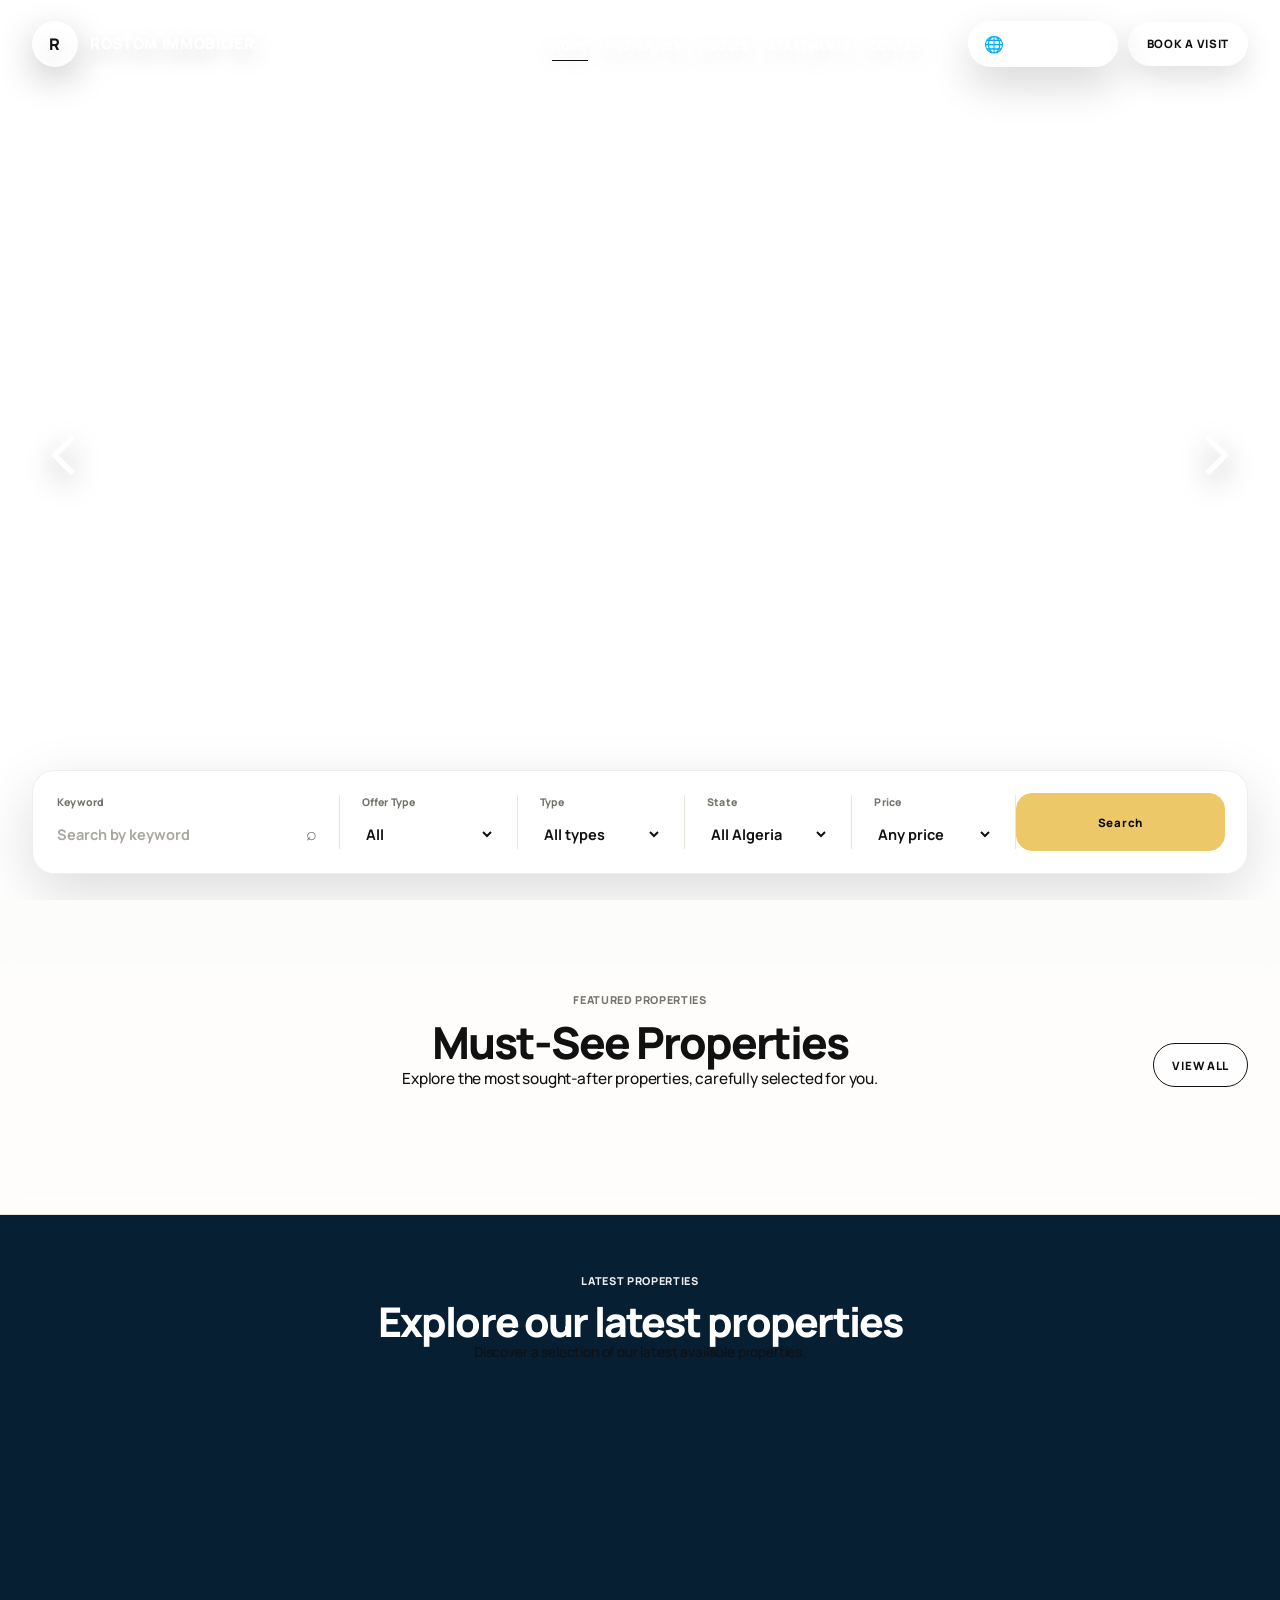
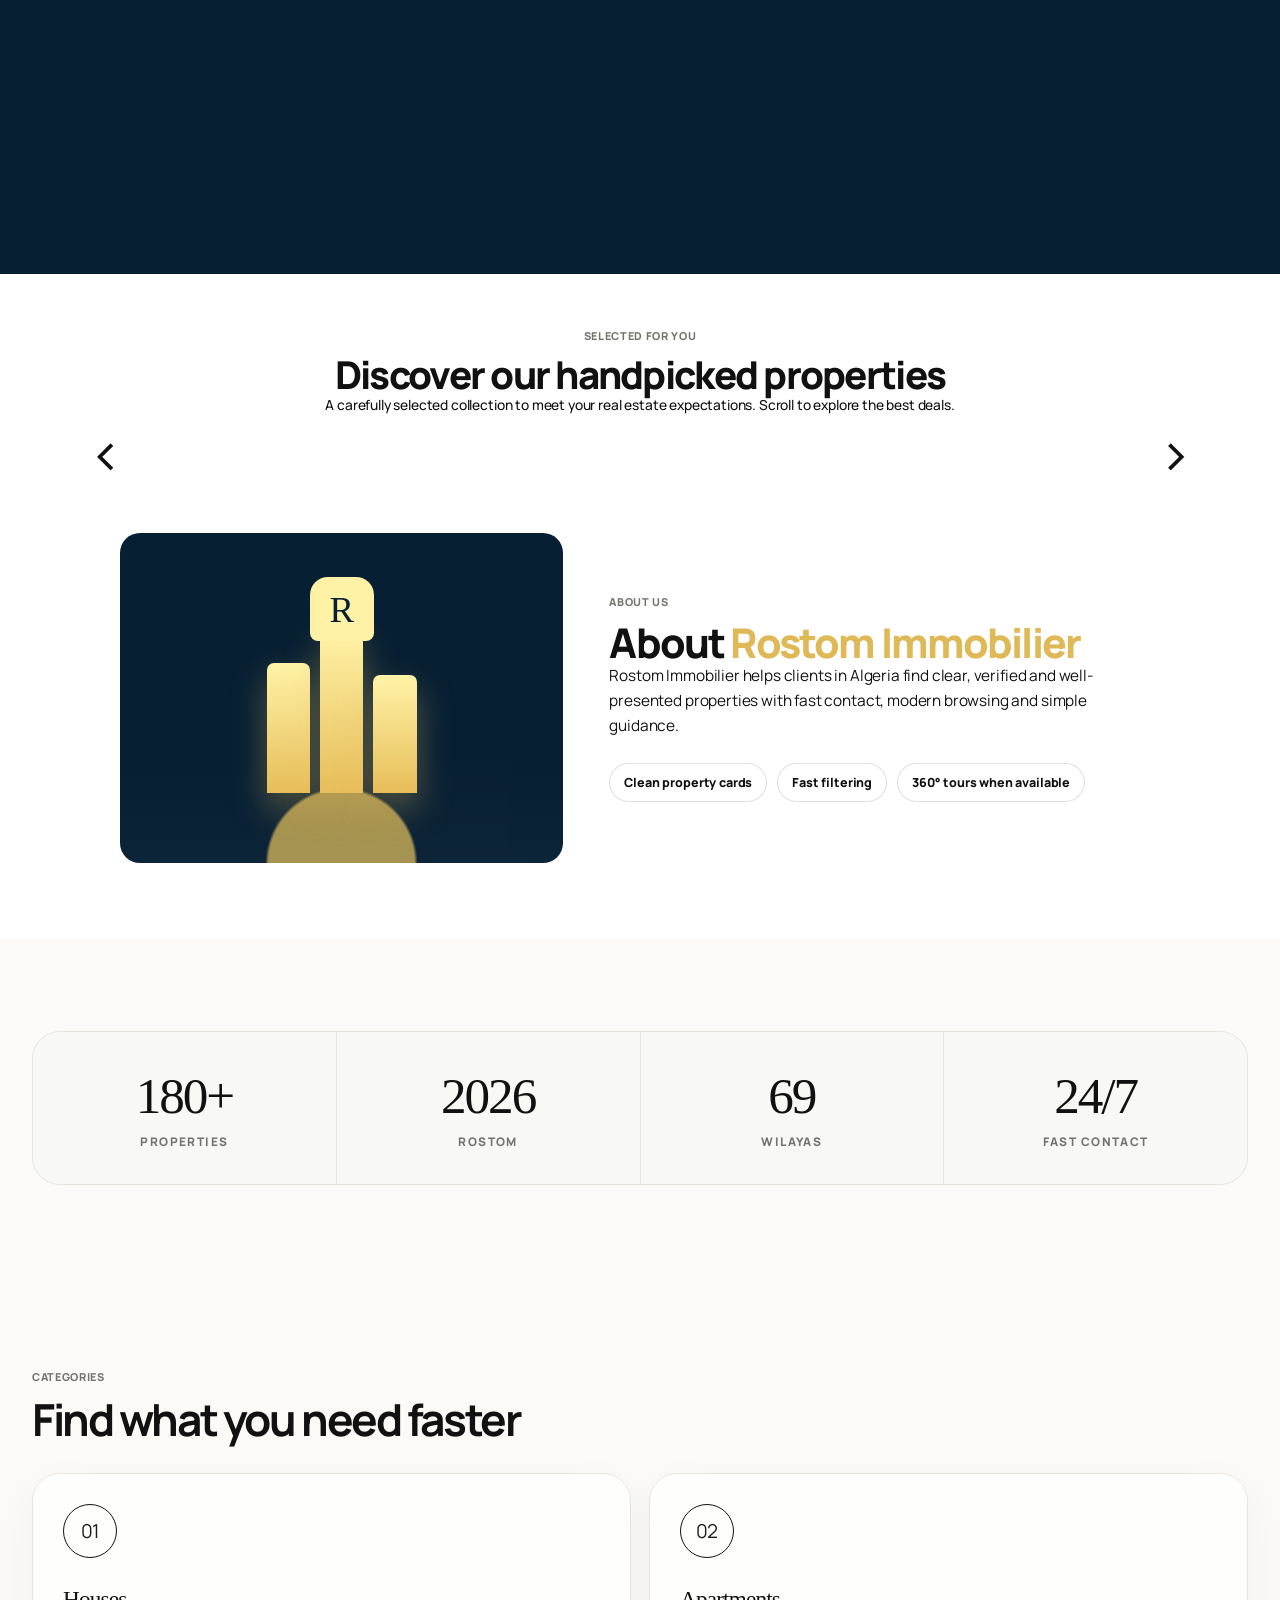
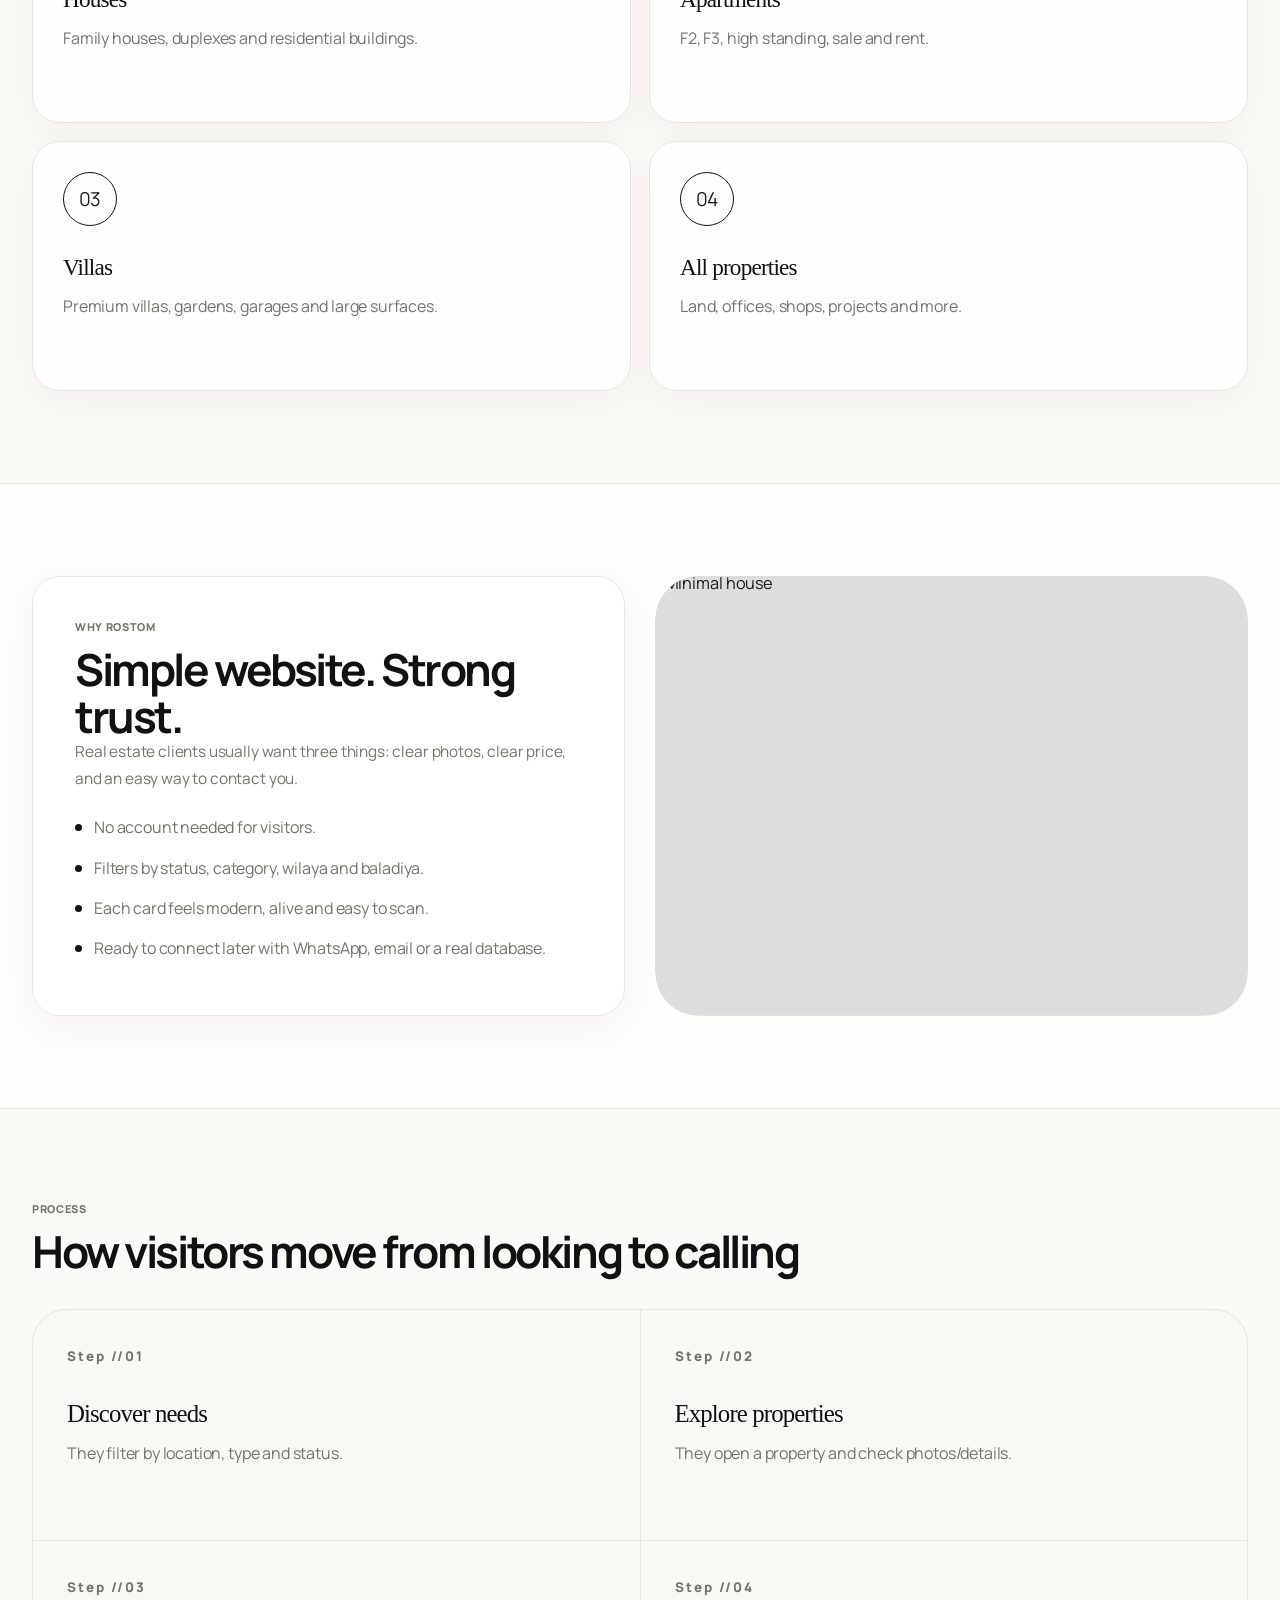
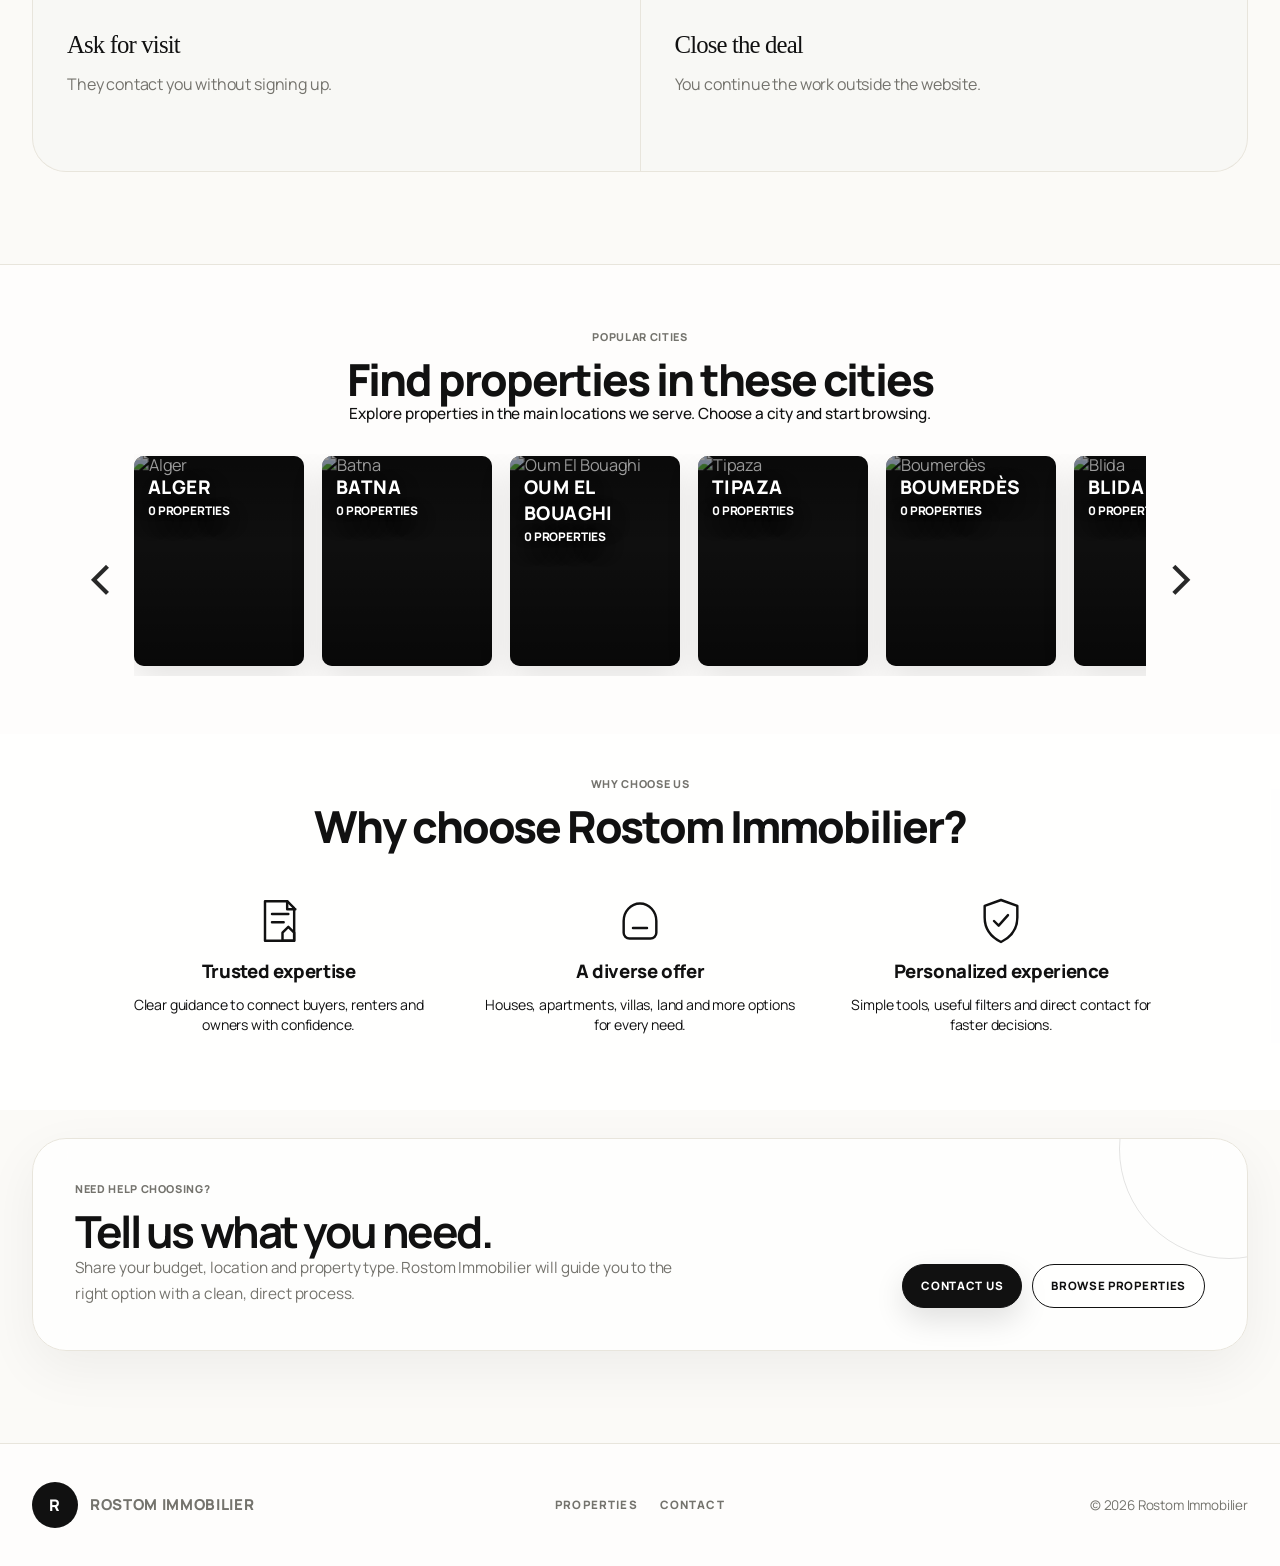
==== commit 66a42b9c: "Describe what you updated or changed here" ====
--- a/index.html
+++ b/index.html
@@ -9,7 +9,7 @@
   <link rel="stylesheet" href="style.css">
   <link rel="icon" href="./favicon.ico">
 </head>
-<body>
+<body class="home-page">
 <nav class="nav" id="nav">
   <div class="container nav-inner">
     <a class="brand" href="index.html"><span class="brand-mark">R</span><span>Rostom Immobilier</span></a>
@@ -20,46 +20,95 @@
       <li><a data-page="houses.html" href="pages/houses.html" data-i18n="nav.houses">Houses</a></li>
       <li><a data-page="apartments.html" href="pages/apartments.html" data-i18n="nav.apartments">Apartments</a></li>
       <li><a data-page="contact.html" href="pages/contact.html" data-i18n="nav.contact">Contact</a></li>
-      <li class="mobile-only mobile-lang"><select class="language-select" aria-label="Language"><option value="en">English</option><option value="fr">Français</option><option value="ar">العربية</option></select></li>
+      <li class="mobile-only mobile-lang"><label class="language-switcher"><span class="language-globe" aria-hidden="true">🌐</span><select class="language-select" aria-label="Language" data-i18n-aria-label="nav.lang"><option value="en">English</option><option value="fr">Français</option><option value="ar">العربية</option></select></label></li>
     </ul>
-    <div class="nav-actions"><select class="language-select" aria-label="Language"><option value="en">English</option><option value="fr">Français</option><option value="ar">العربية</option></select><a class="btn" href="pages/contact.html" data-i18n="nav.cta">Book a visit</a></div>
+    <div class="nav-actions"><label class="language-switcher"><span class="language-globe" aria-hidden="true">🌐</span><select class="language-select" aria-label="Language" data-i18n-aria-label="nav.lang"><option value="en">English</option><option value="fr">Français</option><option value="ar">العربية</option></select></label><a class="btn" href="pages/contact.html" data-i18n="nav.cta">Book a visit</a></div>
   </div>
 </nav>
-<header class="hero">
-  <div class="container hero-top">
-    <p class="eyebrow" data-i18n="hero.kicker">Batna · All Algeria</p>
-    <div class="hero-words hero-words-wide reveal">
-      <h1 class="h1">
-        <a class="hero-word hero-word-buy" href="pages/estates.html?status=sale" data-i18n="hero.buy">Buy.</a>
-        <a class="hero-word hero-word-sell" href="pages/contact.html" data-i18n="hero.sell">Sell.</a>
-        <a class="hero-word hero-word-rent" href="pages/estates.html?status=rent" data-i18n="hero.rent">Rent.</a>
-      </h1>
-    </div>
-  </div>
-  <div class="container hero-grid">
-    <div class="reveal">
-      <h2 class="title" data-i18n="hero.title">Curated properties for modern living</h2>
-      <p class="lead" data-i18n="hero.lead">A clean real estate showcase for homes, villas, apartments, land and commercial spaces across Algeria.</p>
-      <div class="hero-search">
-        <div class="field"><label data-i18n="search.status">Status</label><select id="homeStatus"><option value="" data-i18n="search.all">All</option><option value="sale" data-i18n="filter.sale">Sale</option><option value="rent" data-i18n="filter.rent">Rent</option><option value="new" data-i18n="filter.new">New project</option></select></div>
-        <div class="field"><label data-i18n="search.wilaya">Wilaya</label><select id="homeWilaya" data-filter data-wilayas data-wilaya-source="#homeCommune"><option value="" data-i18n="search.allAlgeria">All Algeria</option></select></div>
-        <div class="field"><label data-i18n="search.commune">Baladiya / area</label><select id="homeCommune"><option value="" data-i18n="search.allAreas">All areas</option></select></div>
-        <div class="field"><label data-i18n="search.query">Search</label><input id="homeSearch" type="text" data-i18n-placeholder="search.placeholder" placeholder="Batna, villa, land..."></div>
-        <button class="btn" id="homeSearchBtn" type="button" data-i18n="search.go">Search</button>
-      </div>
-      <div class="hero-cta"><a class="btn" href="pages/estates.html" data-i18n="hero.view">Explore properties</a><a class="btn-outline" href="pages/about.html" data-i18n="hero.about">About Rostom</a></div>
-    </div>
-    <div class="hero-panel reveal">
-      <div class="hero-img"><img src="https://images.unsplash.com/photo-1600607687939-ce8a6c25118c?w=1600&q=80" alt="Modern real estate interior"></div>
-      <div class="mini-info">Rostom<br>Immobilier</div>
-      <div class="floating-card"><strong data-i18n="hero.cardTitle">69 wilayas</strong><span data-i18n="hero.cardText">Wilaya and Baladiya dropdowns are ready for Algeria. Batna includes popular areas like Bouaakal and Douar Eddis too.</span></div>
+<header class="home-showcase" id="homeHero" aria-label="Top properties">
+  <div class="home-slider" id="homeSlider"></div>
+  <button class="hero-nav hero-prev" id="heroPrev" type="button" aria-label="Previous property">‹</button>
+  <button class="hero-nav hero-next" id="heroNext" type="button" aria-label="Next property">›</button>
+  <div class="container hero-dots-wrap"><div class="hero-dots" id="heroDots"></div></div>
+  <div class="container hero-search-wrap">
+    <div class="home-search-bar reveal">
+      <div class="hero-filter hero-filter-keyword">
+        <label data-i18n="search.keyword">Keyword</label>
+        <div class="filter-control"><input id="homeSearch" type="text" data-i18n-placeholder="search.placeholder" placeholder="Search by keyword"><span class="filter-icon">⌕</span></div>
+      </div>
+      <div class="hero-filter">
+        <label data-i18n="search.offerType">Offer Type</label>
+        <select id="homeStatus"><option value="" data-i18n="search.all">All</option><option value="sale" data-i18n="filter.sale">Sale</option><option value="rent" data-i18n="filter.rent">Rent</option><option value="new" data-i18n="filter.new">New project</option></select>
+      </div>
+      <div class="hero-filter">
+        <label data-i18n="search.type">Type</label>
+        <select id="homeCategory"><option value="" data-i18n="search.allTypes">All types</option><option value="villas" data-i18n="cat.villas">Villas</option><option value="apartments" data-i18n="cat.apartments">Apartments</option><option value="houses" data-i18n="cat.houses">Houses</option><option value="land" data-i18n="cat.land">Land</option><option value="offices" data-i18n="cat.offices">Offices</option><option value="commercial" data-i18n="cat.commercial">Commercial</option></select>
+      </div>
+      <div class="hero-filter">
+        <label data-i18n="search.state">State</label>
+        <select id="homeWilaya" data-wilayas><option value="" data-i18n="search.allAlgeria">All Algeria</option></select>
+      </div>
+      <div class="hero-filter">
+        <label data-i18n="search.price">Price</label>
+        <select id="homePrice"><option value="" data-i18n="search.anyPrice">Any price</option><option value="10000000">≤ 10M DZD</option><option value="50000000">≤ 50M DZD</option><option value="100000000">≤ 100M DZD</option><option value="200000000">≤ 200M DZD</option></select>
+      </div>
+      <button class="btn hero-search-btn" id="homeSearchBtn" type="button" data-i18n="search.go">Search</button>
     </div>
   </div>
 </header>
-<div class="marquee" aria-hidden="true"><div class="marquee-track"><span>Rostom Immobilier</span><span>Batna</span><span>Buy</span><span>Sell</span><span>Rent</span><span>Rostom Immobilier</span><span>Batna</span><span>Buy</span><span>Sell</span><span>Rent</span></div></div>
 <main>
+  <section class="section section-alt must-see-section"><div class="container"><div class="section-head centered"><div><p class="eyebrow" data-i18n="section.featured.kicker">Featured properties</p><h2 class="title" data-i18n="section.mustSee.title">Must-See Properties</h2><p class="sub" data-i18n="section.mustSee.sub">Explore the most sought-after properties, carefully selected for you.</p></div><a class="btn-outline" href="pages/estates.html" data-i18n="section.featured.all">View all</a></div><div class="grid" id="listingsGrid" data-featured="true" data-limit="8"></div></div></section>
+
+
+  <section class="section home-latest-section" id="homeLatestProperties">
+    <div class="container">
+      <div class="section-head centered latest-head reveal">
+        <div>
+          <p class="eyebrow" data-i18n="home.latest.kicker">Latest properties</p>
+          <h2 class="title" data-i18n="home.latest.title">Explore our latest properties</h2>
+          <p class="sub" data-i18n="home.latest.sub">Discover a selection of our latest available properties.</p>
+        </div>
+      </div>
+      <div class="latest-showcase-grid reveal" id="latestPropertyShowcase"></div>
+    </div>
+  </section>
+
+  <section class="section home-handpicked-section" id="homeHandpicked">
+    <div class="container">
+      <div class="section-head centered handpicked-head reveal">
+        <div>
+          <p class="eyebrow" data-i18n="home.handpicked.kicker">Selected for you</p>
+          <h2 class="title" data-i18n="home.handpicked.title">Discover our handpicked properties</h2>
+          <p class="sub" data-i18n="home.handpicked.sub">A carefully selected collection to meet your real estate expectations. Scroll to explore the best deals.</p>
+        </div>
+      </div>
+      <div class="handpicked-shell reveal">
+        <button class="handpicked-nav handpicked-prev" type="button" aria-label="Previous properties" data-handpicked-scroll="prev">‹</button>
+        <div class="handpicked-track" id="handpickedPropertiesTrack"></div>
+        <button class="handpicked-nav handpicked-next" type="button" aria-label="Next properties" data-handpicked-scroll="next">›</button>
+      </div>
+    </div>
+  </section>
+
+  <section class="section home-about-modern-section" id="homeAboutModern">
+    <div class="container about-modern-grid reveal">
+      <div class="about-modern-visual" aria-hidden="true">
+        <div class="about-building-mark"><span>R</span><i></i><i></i><i></i></div>
+      </div>
+      <div class="about-modern-copy">
+        <p class="eyebrow" data-i18n="home.about.kicker">About us</p>
+        <h2 class="title"><span data-i18n="home.about.titleA">About</span> <em>Rostom Immobilier</em></h2>
+        <p class="sub" data-i18n="home.about.sub">Rostom Immobilier helps clients in Algeria find clear, verified and well-presented properties with fast contact, modern browsing and simple guidance.</p>
+        <div class="about-modern-points">
+          <span data-i18n="home.about.point1">Clean property cards</span>
+          <span data-i18n="home.about.point2">Fast filtering</span>
+          <span data-i18n="home.about.point3">360° tours when available</span>
+        </div>
+      </div>
+    </div>
+  </section>
+
   <section class="section"><div class="container stats reveal"><div class="stat"><strong>180+</strong><span data-i18n="stats.properties">Properties</span></div><div class="stat"><strong>2026</strong><span>Rostom</span></div><div class="stat"><strong>69</strong><span data-i18n="stats.wilayas">Wilayas</span></div><div class="stat"><strong>24/7</strong><span data-i18n="stats.contacts">Fast contact</span></div></div></section>
-  <section class="section section-alt"><div class="container"><div class="section-head"><div><p class="eyebrow" data-i18n="section.featured.kicker">Featured properties</p><h2 class="title" data-i18n="section.featured.title">Selected listings</h2><p class="sub" data-i18n="section.featured.sub">Fresh, clean cards with useful information only. Empty fields stay hidden automatically.</p></div><a class="btn-outline" href="pages/estates.html" data-i18n="section.featured.all">View all</a></div><div class="grid" id="listingsGrid" data-featured="true" data-limit="8"></div></div></section>
   <section class="section"><div class="container"><div class="section-head"><div><p class="eyebrow" data-i18n="section.categories.kicker">Categories</p><h2 class="title" data-i18n="section.categories.title">Find what you need faster</h2></div></div><div class="services">
     <a class="service reveal" href="pages/houses.html"><div><div class="icon">01</div><h3 data-i18n="cat.houses">Houses</h3><p data-i18n="cat.housesDesc">Family houses, duplexes and residential buildings.</p></div></a>
     <a class="service reveal" href="pages/apartments.html"><div><div class="icon">02</div><h3 data-i18n="cat.apartments">Apartments</h3><p data-i18n="cat.apartmentsDesc">F2, F3, high standing, sale and rent.</p></div></a>
@@ -68,6 +117,109 @@
   </div></div></section>
   <section class="section section-alt"><div class="container split"><div class="glass reveal"><p class="eyebrow" data-i18n="section.about.kicker">Why Rostom</p><h2 class="title" data-i18n="section.about.title">Simple website. Strong trust.</h2><p class="sub" data-i18n="section.about.sub">Real estate clients usually want three things: clear photos, clear price, and an easy way to contact you.</p><ul class="check-list"><li data-i18n="about.one">No account needed for visitors.</li><li data-i18n="about.two">Filters by status, category, wilaya and baladiya.</li><li data-i18n="about.three">Each card feels modern, alive and easy to scan.</li><li data-i18n="about.four">Ready to connect later with WhatsApp, email or a real database.</li></ul></div><div class="hero-panel reveal"><div class="hero-img"><img src="https://images.unsplash.com/photo-1600566753190-17f0baa2a6c3?w=1400&q=80" alt="Minimal house"></div></div></div></section>
   <section class="section"><div class="container"><p class="eyebrow" data-i18n="process.kicker">Process</p><h2 class="title" data-i18n="process.title">How visitors move from looking to calling</h2><div style="height:34px"></div><div class="process-grid reveal"><div class="process-card"><small>Step //01</small><h3 data-i18n="process.1">Discover needs</h3><p data-i18n="process.1d">They filter by location, type and status.</p></div><div class="process-card"><small>Step //02</small><h3 data-i18n="process.2">Explore properties</h3><p data-i18n="process.2d">They open a property and check photos/details.</p></div><div class="process-card"><small>Step //03</small><h3 data-i18n="process.3">Ask for visit</h3><p data-i18n="process.3d">They contact you without signing up.</p></div><div class="process-card"><small>Step //04</small><h3 data-i18n="process.4">Close the deal</h3><p data-i18n="process.4d">You continue the work outside the website.</p></div></div></div></section>
+
+
+  <section class="section home-cities-section" id="homeCities">
+    <div class="container">
+      <div class="section-head centered home-cities-head reveal">
+        <div>
+          <p class="eyebrow" data-i18n="home.cities.kicker">Popular cities</p>
+          <h2 class="title" data-i18n="home.cities.title">Find properties in these cities</h2>
+          <p class="sub" data-i18n="home.cities.sub">Explore properties in the main locations we serve. Choose a city and start browsing.</p>
+        </div>
+      </div>
+      <div class="cities-shell reveal" aria-label="Popular cities">
+        <button class="city-nav city-prev" type="button" aria-label="Previous cities" data-city-scroll="prev">‹</button>
+        <div class="city-track" id="cityTrack">
+          <a class="city-card" href="pages/estates.html?wilaya=16" data-city-keys="16|alger|algiers">
+            <img src="https://images.unsplash.com/photo-1595934734818-2593d9bad45e?w=900&q=72" alt="Alger">
+            <span class="city-shade"></span>
+            <strong>Alger</strong>
+            <small><span data-city-count>0</span> <span data-i18n="home.cities.properties">Properties</span></small>
+          </a>
+          <a class="city-card" href="pages/estates.html?wilaya=05" data-city-keys="05|batna">
+            <img src="https://images.unsplash.com/photo-1518005020951-eccb494ad742?w=900&q=72" alt="Batna">
+            <span class="city-shade"></span>
+            <strong>Batna</strong>
+            <small><span data-city-count>0</span> <span data-i18n="home.cities.properties">Properties</span></small>
+          </a>
+          <a class="city-card" href="pages/estates.html?wilaya=04" data-city-keys="04|oum el bouaghi|oum el bouaghi">
+            <img src="https://images.unsplash.com/photo-1600585154340-be6161a56a0c?w=900&q=72" alt="Oum El Bouaghi">
+            <span class="city-shade"></span>
+            <strong>Oum El Bouaghi</strong>
+            <small><span data-city-count>0</span> <span data-i18n="home.cities.properties">Properties</span></small>
+          </a>
+          <a class="city-card" href="pages/estates.html?wilaya=42" data-city-keys="42|tipaza">
+            <img src="https://images.unsplash.com/photo-1500530855697-b586d89ba3ee?w=900&q=72" alt="Tipaza">
+            <span class="city-shade"></span>
+            <strong>Tipaza</strong>
+            <small><span data-city-count>0</span> <span data-i18n="home.cities.properties">Properties</span></small>
+          </a>
+          <a class="city-card" href="pages/estates.html?wilaya=35" data-city-keys="35|boumerdes|boumerdès">
+            <img src="https://images.unsplash.com/photo-1507525428034-b723cf961d3e?w=900&q=72" alt="Boumerdès">
+            <span class="city-shade"></span>
+            <strong>Boumerdès</strong>
+            <small><span data-city-count>0</span> <span data-i18n="home.cities.properties">Properties</span></small>
+          </a>
+          <a class="city-card" href="pages/estates.html?wilaya=09" data-city-keys="09|blida">
+            <img src="https://images.unsplash.com/photo-1519681393784-d120267933ba?w=900&q=72" alt="Blida">
+            <span class="city-shade"></span>
+            <strong>Blida</strong>
+            <small><span data-city-count>0</span> <span data-i18n="home.cities.properties">Properties</span></small>
+          </a>
+          <a class="city-card" href="pages/estates.html?wilaya=15" data-city-keys="15|tizi ouzou">
+            <img src="https://images.unsplash.com/photo-1506905925346-21bda4d32df4?w=900&q=72" alt="Tizi Ouzou">
+            <span class="city-shade"></span>
+            <strong>Tizi Ouzou</strong>
+            <small><span data-city-count>0</span> <span data-i18n="home.cities.properties">Properties</span></small>
+          </a>
+        </div>
+        <button class="city-nav city-next" type="button" aria-label="Next cities" data-city-scroll="next">›</button>
+      </div>
+    </div>
+  </section>
+
+  <section class="section home-why-section">
+    <div class="container">
+      <div class="section-head centered reveal">
+        <div>
+          <p class="eyebrow" data-i18n="home.why.kicker">Why choose us</p>
+          <h2 class="title" data-i18n="home.why.title">Why choose Rostom Immobilier?</h2>
+        </div>
+      </div>
+      <div class="why-mini-grid reveal">
+        <article class="why-mini-card">
+          <span class="why-icon" aria-hidden="true"><svg viewBox="0 0 48 48"><path d="M12 7h19l6 6v28H12z"/><path d="M31 7v7h7M18 18h14M18 25h10"/><path d="M27 34l5-5 5 5v7H27z"/></svg></span>
+          <h3 data-i18n="home.why.trust.title">Trusted expertise</h3>
+          <p data-i18n="home.why.trust.sub">Clear guidance to connect buyers, renters and owners with confidence.</p>
+        </article>
+        <article class="why-mini-card">
+          <span class="why-icon" aria-hidden="true"><svg viewBox="0 0 48 48"><path d="M10 24c0-8 6-15 14-15s14 7 14 15v10a5 5 0 0 1-5 5H15a5 5 0 0 1-5-5z"/><path d="M18 30h12"/></svg></span>
+          <h3 data-i18n="home.why.offer.title">A diverse offer</h3>
+          <p data-i18n="home.why.offer.sub">Houses, apartments, villas, land and more options for every need.</p>
+        </article>
+        <article class="why-mini-card">
+          <span class="why-icon" aria-hidden="true"><svg viewBox="0 0 48 48"><path d="M24 6l14 5v10c0 10-6 17-14 21-8-4-14-11-14-21V11z"/><path d="M18 24l4 4 8-9"/></svg></span>
+          <h3 data-i18n="home.why.personal.title">Personalized experience</h3>
+          <p data-i18n="home.why.personal.sub">Simple tools, useful filters and direct contact for faster decisions.</p>
+        </article>
+      </div>
+    </div>
+  </section>
+
+  <section class="section home-bottom-section">
+    <div class="container home-bottom-card reveal">
+      <div class="home-bottom-copy">
+        <p class="eyebrow" data-i18n="home.bottom.kicker">Need help choosing?</p>
+        <h2 class="title" data-i18n="home.bottom.title">Tell us what you need.</h2>
+        <p class="sub" data-i18n="home.bottom.sub">Share your budget, location and property type. Rostom Immobilier will guide you to the right option with a clean, direct process.</p>
+      </div>
+      <div class="home-bottom-actions">
+        <a class="btn" href="pages/contact.html" data-i18n="home.bottom.primary">Contact us</a>
+        <a class="btn-outline" href="pages/estates.html" data-i18n="home.bottom.secondary">Browse properties</a>
+      </div>
+    </div>
+  </section>
 </main>
 <footer class="footer">
   <div class="container footer-grid">
@@ -78,4 +230,4 @@
 </footer>
 <script src="data.js"></script><script src="i18n.js"></script><script src="locations.js"></script><script src="supabase-config.js"></script><script src="supabase-api.js"></script><script src="script.js"></script>
 </body>
-</html>+</html>
--- a/style.css
+++ b/style.css
@@ -1,3 +1,4 @@
+@import url('https://fonts.googleapis.com/css2?family=Manrope:wght@400;500;600;700;800&display=swap');
 *,*::before,*::after{box-sizing:border-box;margin:0;padding:0}
 :root{
   --bg:#f7f7f3;--paper:#fff;--paper2:#efefea;--ink:#0a0a0a;--text:#161616;--muted:#6f6f6a;--muted2:#a0a09a;--line:#deded7;--line2:#bfbfb8;--soft:#f1f1ed;--shadow:0 24px 80px rgba(0,0,0,.10);--shadow2:0 12px 36px rgba(0,0,0,.07);--radius:28px;--max:1440px;
@@ -85,3 +86,786 @@
 /* Fast loader update: never blocks the website for long */
 .detail-loading{min-height:45vh;display:grid;place-items:center;border:1px solid var(--line);background:rgba(255,255,255,.68);border-radius:var(--radius);box-shadow:var(--shadow2)}
 .detail-loading .loader-spinner{width:30px;height:30px}
+
+/* v7 — homepage full-screen dynamic property slider */
+.home-page .nav:not(.scrolled) .brand,
+.home-page .nav:not(.scrolled) .nav-links a{color:#fff;text-shadow:0 2px 18px rgba(0,0,0,.35)}
+.home-page .nav:not(.scrolled) .brand-mark{background:#fff;color:var(--ink);box-shadow:0 12px 36px rgba(0,0,0,.22)}
+.home-page .nav:not(.scrolled) .language-select,
+.home-page .nav:not(.scrolled) .btn-outline{background:rgba(255,255,255,.12);border-color:rgba(255,255,255,.35);color:#fff}
+.home-page .nav:not(.scrolled) .btn{background:#fff;color:var(--ink);border-color:#fff}.home-page .nav:not(.scrolled) .menu-btn{background:#fff;color:var(--ink)}
+.home-showcase{position:relative;height:100svh;min-height:720px;overflow:hidden;background:#09141d;color:#fff}.home-showcase::after{content:"";position:absolute;inset:0;z-index:1;background:linear-gradient(90deg,rgba(4,10,16,.78) 0%,rgba(4,10,16,.38) 45%,rgba(4,10,16,.55) 100%),linear-gradient(180deg,rgba(0,0,0,.25) 0%,rgba(0,0,0,.08) 44%,rgba(0,0,0,.58) 100%);pointer-events:none}.home-slider{height:100%;display:flex;transition:transform .78s cubic-bezier(.22,.74,.24,1);will-change:transform}.home-slide{position:relative;min-width:100%;height:100%;background-position:center;background-size:cover;display:flex;align-items:center}.home-slide::before{content:"";position:absolute;inset:0;background:inherit;background-size:cover;background-position:center;transform:scale(1.04);transition:transform 6s ease,filter .6s ease;filter:saturate(.9) contrast(1.04)}.home-slide.active::before{transform:scale(1.095)}.home-slide-content{position:relative;z-index:2;padding-top:110px;padding-bottom:160px}.hero-property-card{display:block;max-width:1040px;color:#fff}.hero-status{font-size:.8rem;font-weight:900;letter-spacing:.16em;text-transform:uppercase;color:#edc869;margin-bottom:18px}.hero-property-card h1{font-family:Inter,system-ui,sans-serif;font-size:clamp(2.8rem,5vw,5.8rem);font-weight:900;line-height:1.15;letter-spacing:-.055em;max-width:1120px;text-shadow:0 18px 44px rgba(0,0,0,.32)}.hero-specs{display:flex;align-items:center;gap:18px;flex-wrap:wrap;margin-top:24px}.hero-specs>span{display:inline-flex;align-items:center;gap:9px;color:#fff;font-size:1rem;font-weight:800}.hero-specs svg,.hero-place svg,.prop-location-line svg,.icon-meta svg{width:21px;height:21px;fill:currentColor;flex:0 0 auto}.hero-specs>span+span{position:relative;padding-left:18px}.hero-specs>span+span::before{content:"";position:absolute;left:0;top:50%;width:1px;height:22px;transform:translateY(-50%);background:rgba(255,255,255,.55)}.hero-place{display:flex;align-items:center;gap:10px;margin-top:22px;font-size:1rem;font-weight:800;color:#fff}.hero-price{margin-top:22px;color:#edc869;font-size:1.65rem;font-weight:900}.hero-nav{position:absolute;z-index:3;top:50%;transform:translateY(-50%);width:62px;height:62px;border:0;background:transparent;color:#fff;font-size:5.3rem;line-height:.5;display:grid;place-items:center;cursor:pointer;text-shadow:0 10px 28px rgba(0,0,0,.34);transition:transform .25s ease,opacity .25s ease}.hero-nav:hover{transform:translateY(-50%) scale(1.08)}.hero-prev{left:34px}.hero-next{right:34px}.hero-dots-wrap{position:absolute;left:50%;bottom:132px;z-index:4;transform:translateX(-50%);display:flex;justify-content:center;pointer-events:none}.hero-dots{display:flex;gap:9px;align-items:center;pointer-events:auto}.hero-dot{width:10px;height:10px;border-radius:999px;border:1px solid rgba(255,255,255,.7);background:rgba(255,255,255,.25);cursor:pointer;transition:.25s}.hero-dot.active{width:34px;background:#edc869;border-color:#edc869}.hero-search-wrap{position:absolute;left:50%;bottom:-50px;z-index:5;transform:translateX(-50%)}.home-search-bar{display:grid;grid-template-columns:1.35fr .85fr .8fr .8fr .78fr 1fr;gap:0;align-items:center;background:#06213b;border:1px solid rgba(255,255,255,.07);border-radius:24px;padding:22px 22px 22px 24px;box-shadow:0 28px 70px rgba(0,0,0,.22);color:#fff}.hero-filter{display:grid;gap:10px;padding:0 22px;border-right:1px solid rgba(255,255,255,.35)}.hero-filter:first-child{padding-left:0}.hero-filter label{font-size:.78rem;font-weight:900;color:#edc869;letter-spacing:.02em}.filter-control{display:flex;align-items:center;gap:10px}.hero-filter input,.hero-filter select{width:100%;border:0;outline:none;background:transparent;color:#fff;font-size:1rem;font-weight:800;padding:0;min-height:30px}.hero-filter select option{color:#111}.filter-icon{font-size:1.4rem;line-height:1;color:#fff;opacity:.95}.hero-search-btn{height:58px;border-radius:16px;border-color:#edc869;background:#edc869;color:#05182a;font-size:.93rem;letter-spacing:0;text-transform:none;box-shadow:none}.hero-search-btn:hover{box-shadow:0 16px 36px rgba(237,200,105,.25)}.must-see-section{padding-top:130px}.section-head.centered{justify-content:center;text-align:center;position:relative}.section-head.centered .btn-outline{position:absolute;right:0;bottom:5px}.section-head.centered .sub{margin-inline:auto;max-width:820px;color:var(--ink);font-weight:500}.section-head.centered .title{font-family:Inter,system-ui,sans-serif;font-weight:900;letter-spacing:-.045em}.prop-location-line{display:flex;align-items:center;gap:8px;color:#fff;font-size:1rem;font-weight:800;position:relative;z-index:2}.property-card .prop-location-line{color:var(--muted);font-weight:800;font-size:.88rem}.icon-meta{gap:10px}.icon-meta span{display:inline-flex;align-items:center;gap:6px;background:transparent;border:0;border-radius:0;padding:0;color:var(--ink);font-size:.9rem;font-weight:900}.icon-meta span+span{padding-left:10px;border-left:1px solid var(--line2)}.icon-meta svg{width:20px;height:20px}.property-card .badge{max-width:calc(100% - 36px);white-space:normal;line-height:1.2}.admin-check-row{display:flex!important;flex-direction:row!important;align-items:center;gap:10px;border:1px solid var(--line);border-radius:18px;padding:14px 16px;background:rgba(255,255,255,.68)}.hero-mini{background:#edc869!important;color:#111!important}
+@media(max-width:1200px){.home-search-bar{grid-template-columns:1fr 1fr 1fr;gap:14px}.hero-filter{border-right:0;border-bottom:1px solid rgba(255,255,255,.18);padding:0 0 12px}.hero-search-btn{grid-column:1/-1}.hero-dots-wrap{bottom:220px}.hero-search-wrap{bottom:24px}.home-showcase{min-height:820px}.home-slide-content{padding-bottom:260px}.section-head.centered .btn-outline{position:static;margin-top:18px}}
+@media(max-width:760px){.home-showcase{height:auto;min-height:88svh}.home-slide-content{padding-top:126px;padding-bottom:320px}.hero-property-card h1{font-size:clamp(2rem,11vw,3.7rem);line-height:1.12}.hero-status{font-size:.68rem}.hero-specs{gap:12px;margin-top:18px}.hero-specs>span{font-size:.9rem}.hero-place{font-size:.9rem}.hero-price{font-size:1.25rem}.hero-nav{width:44px;height:44px;font-size:4rem;top:44%}.hero-prev{left:12px}.hero-next{right:12px}.hero-dots-wrap{bottom:306px}.hero-search-wrap{width:calc(100% - 24px);bottom:18px}.home-search-bar{grid-template-columns:1fr;border-radius:22px;padding:18px;gap:10px}.hero-filter{padding:0 0 10px}.hero-filter label{font-size:.7rem}.hero-filter input,.hero-filter select{font-size:.92rem}.hero-search-btn{height:52px}.must-see-section{padding-top:74px}.prop-topline{font-size:.6rem}.property-card .prop-title{font-size:1.38rem}.icon-meta span{font-size:.82rem}.home-page .nav:not(.scrolled) .nav-links{background:rgba(5,16,27,.95)}}
+
+/* v7 card overlay polish */
+.property-card{background:#111;min-height:0}.property-card .prop-media{aspect-ratio:1/1.05}.property-card .prop-media::after{opacity:1;background:linear-gradient(180deg,rgba(0,0,0,0) 26%,rgba(0,0,0,.78) 100%)}.property-card .prop-body{position:absolute;left:0;right:0;bottom:0;z-index:3;padding:22px 24px;color:#fff;pointer-events:none}.property-card .prop-topline{display:none}.property-card .prop-title,.property-card .price,.property-card .prop-location-line,.property-card .icon-meta span{color:#fff}.property-card .price{color:#edc869;margin-top:8px}.property-card .icon-meta{margin-top:14px;color:#fff}.property-card .icon-meta span+span{border-left-color:rgba(255,255,255,.55)}.property-card .location{margin-top:10px}.property-card .badge,.property-card .tour-pill,.property-card .explore-dot{pointer-events:auto}.property-card .badge{background:rgba(255,255,255,.9);color:#111}.property-card .badge.rent{background:rgba(6,33,59,.92);color:#fff}.property-card .badge.new{background:rgba(237,200,105,.94);color:#111}.property-card:hover .prop-body{transform:translateY(-2px);transition:transform .28s ease}
+@media(max-width:620px){.property-card .prop-media{aspect-ratio:.96/1}.property-card .prop-body{padding:18px}.property-card .icon-meta{gap:8px}.property-card .icon-meta span+span{padding-left:8px}.property-card .badge{font-size:.58rem}}
+
+/* v8 — fixes requested: white search, cleaner hero, styled language dropdown, mobile search below slider */
+.language-select{
+  appearance:none;-webkit-appearance:none;
+  min-width:116px;
+  height:46px;
+  border:1px solid var(--line2);
+  border-radius:999px;
+  background-color:rgba(255,255,255,.92);
+  background-image:linear-gradient(45deg,transparent 50%,currentColor 50%),linear-gradient(135deg,currentColor 50%,transparent 50%);
+  background-position:calc(100% - 20px) 50%,calc(100% - 15px) 50%;
+  background-size:5px 5px,5px 5px;
+  background-repeat:no-repeat;
+  padding:0 38px 0 16px;
+  color:var(--ink);
+  box-shadow:0 10px 28px rgba(0,0,0,.055);
+}
+.language-select:focus{border-color:var(--ink);box-shadow:0 0 0 4px rgba(0,0,0,.06),0 10px 28px rgba(0,0,0,.055)}
+.home-page .nav:not(.scrolled) .language-select{background-color:rgba(255,255,255,.92);border-color:rgba(255,255,255,.78);color:var(--ink)}
+
+.home-showcase{overflow:hidden;background:#fff;color:#fff}
+.home-showcase::after{display:none}
+.home-slider{width:100%;height:100%;overflow:hidden;display:flex}
+.home-slide{flex:0 0 100%;min-width:100%;width:100%;overflow:hidden;align-items:center}
+.home-slide::before{z-index:0}
+.home-slide::after{content:"";position:absolute;inset:0;z-index:1;background:linear-gradient(90deg,rgba(0,0,0,.74) 0%,rgba(0,0,0,.45) 42%,rgba(0,0,0,.34) 100%),linear-gradient(180deg,rgba(0,0,0,.15) 0%,rgba(0,0,0,.10) 45%,rgba(0,0,0,.56) 100%);pointer-events:none}
+.home-slide-content{z-index:2;height:100%;display:flex;align-items:center;padding-top:104px;padding-bottom:188px}
+.hero-property-card,.hero-property-card *{position:relative;color:#fff!important;z-index:2}
+.hero-property-card{max-width:min(980px,calc(100% - 92px));text-shadow:0 15px 45px rgba(0,0,0,.58)}
+.hero-status,.hero-price{color:#edc869!important;text-shadow:0 12px 32px rgba(0,0,0,.55)}
+.hero-property-card h1{color:#fff!important;text-shadow:0 18px 54px rgba(0,0,0,.68)}
+.hero-specs>span,.hero-place{color:#fff!important;text-shadow:0 10px 30px rgba(0,0,0,.60)}
+.hero-nav{z-index:6}.hero-dots-wrap{z-index:7;bottom:118px}
+.hero-search-wrap{bottom:26px;z-index:8;width:min(var(--max),calc(100% - 56px))}
+.home-search-bar{background:rgba(255,255,255,.96);border:1px solid rgba(0,0,0,.08);box-shadow:0 24px 70px rgba(0,0,0,.18);color:var(--ink)}
+.hero-filter{border-right:1px solid var(--line);color:var(--ink)}
+.hero-filter label{color:var(--muted);text-transform:none;letter-spacing:.02em}
+.hero-filter input,.hero-filter select{color:var(--ink);background:transparent}
+.hero-filter input::placeholder{color:var(--muted2)}
+.filter-icon{color:var(--ink);opacity:.62}
+.hero-search-btn{background:#edc869;border-color:#edc869;color:#0a0a0a}
+.must-see-section{padding-top:112px;background:rgba(255,255,255,.84);border-top:0}
+
+@media(max-width:1200px){
+  .home-search-bar{grid-template-columns:1fr 1fr 1fr;gap:14px}
+  .hero-filter{border-right:0;border-bottom:1px solid var(--line);padding:0 0 12px}
+  .hero-search-btn{grid-column:1/-1}
+  .hero-dots-wrap{bottom:196px}
+  .home-slide-content{padding-bottom:260px}
+}
+@media(max-width:760px){
+  .home-showcase{height:auto;min-height:0;overflow:visible;background:#fff;padding-bottom:18px}
+  .home-slider{height:72svh;min-height:520px;max-height:720px;overflow:hidden}
+  .home-slide{height:100%}
+  .home-slide-content{height:100%;padding-top:112px;padding-bottom:92px;align-items:flex-end}
+  .hero-property-card{max-width:calc(100% - 38px)}
+  .hero-property-card h1{font-size:clamp(2rem,10vw,3.35rem);line-height:1.12}
+  .hero-nav{top:36svh;z-index:9}.hero-prev{left:10px}.hero-next{right:10px}
+  .hero-dots-wrap{left:0;right:0;top:calc(72svh - 54px);bottom:auto;transform:none;width:100%;justify-content:center}
+  .hero-search-wrap{position:relative;left:auto;bottom:auto;transform:none;width:calc(100% - 24px);margin:16px auto 0;z-index:10}
+  .home-search-bar{grid-template-columns:1fr;border-radius:22px;padding:18px;gap:10px;background:#fff;color:var(--ink)}
+  .hero-filter{padding:0 0 10px;border-bottom:1px solid var(--line)}
+  .hero-filter:last-of-type{border-bottom:0}
+  .hero-filter label{font-size:.7rem;color:var(--muted)}
+  .hero-filter input,.hero-filter select{font-size:.92rem;color:var(--ink)}
+  .hero-search-btn{height:52px}
+  .must-see-section{padding-top:58px}
+  .home-page .nav:not(.scrolled) .nav-links{background:rgba(255,255,255,.97)}
+  .home-page .nav:not(.scrolled) .nav-links a{color:var(--ink);text-shadow:none}
+}
+/* v8.1 — keep dots above the white search bar on desktop */
+.hero-dots-wrap{bottom:154px}
+@media(max-width:1200px){.hero-dots-wrap{bottom:220px}}
+@media(max-width:760px){.hero-dots-wrap{top:calc(72svh - 54px);bottom:auto}}
+/* v8.2 — remove the added dark-blue rent badge color */
+.property-card .badge.rent{background:rgba(255,255,255,.9);color:#111}
+
+/* v10 — clean responsive rebuild: minimal look, bigger cards, safe mobile property detail */
+:root{
+  --bg:#fbfaf7;
+  --paper:#ffffff;
+  --paper2:#f5f3ee;
+  --ink:#111111;
+  --text:#1c1c1a;
+  --muted:#74736d;
+  --muted2:#aaa79f;
+  --line:#e8e5dc;
+  --line2:#d7d2c6;
+  --soft:#f7f5ef;
+  --shadow:0 18px 55px rgba(0,0,0,.075);
+  --shadow2:0 10px 32px rgba(0,0,0,.055);
+}
+html,body{max-width:100%;overflow-x:hidden}
+body{font-family:Manrope,Inter,system-ui,-apple-system,Segoe UI,sans-serif;background:var(--bg);letter-spacing:-.01em}
+body::before{opacity:.18;filter:grayscale(1) contrast(.86);background-size:34vw auto,28vw auto,auto;background-position:right -9vw top 12vh,left -13vw bottom 12vh,center}
+body::after{opacity:.12;background-size:148px 148px,148px 148px,100% 100%,100% 100%}
+.container{width:min(var(--max),calc(100% - 64px))}
+.section{padding:92px 0}.section-alt{background:rgba(255,255,255,.62)}
+
+/* Minimal typography */
+.brand span:last-child,.h1,.title,.marquee span,.floating-card strong{font-family:Manrope,Inter,system-ui,sans-serif!important}
+.brand{font-weight:800;letter-spacing:.035em}.brand span:last-child{font-size:.94rem;font-weight:800;letter-spacing:.045em}.brand-mark{font-family:Manrope,Inter,system-ui,sans-serif;font-size:1rem;font-weight:800;box-shadow:none}
+.nav-links a,.btn,.btn-outline,.btn-soft,.eyebrow,.field label,.breadcrumbs,.badge,.chip{letter-spacing:.06em}.nav-links a{font-size:.72rem;font-weight:800}.btn,.btn-outline,.btn-soft{font-size:.72rem;font-weight:800;min-height:44px;padding:0 18px}.eyebrow{font-size:.68rem;font-weight:800;margin-bottom:12px}.title{font-size:clamp(2rem,3.45vw,4rem);line-height:1.06;font-weight:700;letter-spacing:-.055em;overflow-wrap:anywhere}.lead,.sub{font-size:.96rem;line-height:1.72}.section-head{margin-bottom:30px}.page-hero{padding:132px 0 54px;background:rgba(255,255,255,.58)}
+
+/* Nav must always stay above the homepage slider on phone */
+.nav{z-index:1000}.menu-btn{position:relative;z-index:1002}.nav-links{z-index:1001}.home-page .nav:not(.scrolled) .brand,.home-page .nav:not(.scrolled) .nav-links a{color:#fff;text-shadow:0 8px 24px rgba(0,0,0,.32)}.home-page .nav:not(.scrolled) .menu-btn{background:#fff;color:#111}.home-page .nav:not(.scrolled) .btn{background:#fff;color:#111;border-color:#fff}
+
+/* Homepage top slider: responsive without covering the mobile menu */
+.home-showcase{height:100svh;min-height:680px;overflow:hidden;background:#fff;color:#fff}.home-slider{overflow:visible!important;height:100%;display:flex}.home-slide{flex:0 0 100%;min-width:100%;width:100%;height:100%;overflow:hidden;background-color:#111;background-position:center;background-size:cover;background-repeat:no-repeat}.home-slide::before{background-image:inherit;background-position:inherit;background-size:inherit;background-repeat:no-repeat;z-index:0}.home-slide::after{background:linear-gradient(90deg,rgba(0,0,0,.62) 0%,rgba(0,0,0,.36) 42%,rgba(0,0,0,.26) 100%),linear-gradient(180deg,rgba(0,0,0,.20),rgba(0,0,0,.50));z-index:1}.home-slide-content{height:100%;position:relative;z-index:2;display:flex;align-items:center;padding-top:112px;padding-bottom:178px}.hero-property-card{max-width:min(900px,calc(100% - 120px));text-shadow:0 12px 38px rgba(0,0,0,.45)}.hero-property-card h1{font-family:Manrope,Inter,system-ui,sans-serif!important;font-size:clamp(2.35rem,4.2vw,4.9rem);font-weight:800;line-height:1.12;letter-spacing:-.06em;overflow-wrap:anywhere}.hero-status{font-size:.72rem;font-weight:800;letter-spacing:.10em}.hero-specs{gap:14px;margin-top:18px}.hero-specs>span,.hero-place{font-size:.92rem;font-weight:700}.hero-price{font-size:1.35rem}.hero-nav{z-index:6}.hero-dots-wrap{z-index:7}.hero-search-wrap{z-index:8}.home-search-bar{background:rgba(255,255,255,.97);border-color:rgba(0,0,0,.07);box-shadow:0 20px 60px rgba(0,0,0,.14);border-radius:22px}.hero-filter label{font-size:.66rem;font-weight:800}.hero-filter input,.hero-filter select{font-size:.91rem;font-weight:700}.filter-icon{font-size:1.1rem}.hero-search-btn{font-weight:800}
+
+/* Bigger, cleaner property cards: photo first, title/details below */
+.grid{grid-template-columns:repeat(auto-fit,minmax(min(100%,390px),1fr));gap:30px}.must-see-section .grid{grid-template-columns:repeat(auto-fit,minmax(min(100%,405px),1fr));gap:32px}.property-card{display:flex!important;flex-direction:column!important;min-width:0;background:rgba(255,255,255,.94)!important;color:var(--ink)!important;border:1px solid var(--line)!important;border-radius:28px!important;overflow:hidden!important;box-shadow:0 10px 30px rgba(0,0,0,.055)!important;isolation:isolate}.property-card:hover{transform:translateY(-5px);box-shadow:0 22px 56px rgba(0,0,0,.10)!important}.property-card::before{display:none}.property-card::after{display:none!important}.property-card .prop-media{display:block;position:relative;aspect-ratio:1.22/1!important;min-height:300px;overflow:hidden;background:#ece9e1;border-radius:0!important}.property-card .prop-media::after{background:linear-gradient(180deg,rgba(0,0,0,.10),rgba(0,0,0,.04))!important;opacity:1!important}.property-card .prop-media img{width:100%;height:100%;object-fit:cover}.property-card .prop-body{position:static!important;inset:auto!important;z-index:2;padding:22px 24px 24px!important;background:#fff!important;color:var(--ink)!important;pointer-events:auto!important;transform:none!important;min-width:0}.property-card .prop-topline{display:flex!important;margin-bottom:10px;font-size:.62rem;color:var(--muted)!important}.property-card .prop-title{font-family:Manrope,Inter,system-ui,sans-serif!important;color:var(--ink)!important;font-size:clamp(1.22rem,1.45vw,1.55rem)!important;font-weight:700!important;line-height:1.25!important;letter-spacing:-.035em!important;margin:0!important;overflow:hidden;display:-webkit-box;-webkit-line-clamp:2;-webkit-box-orient:vertical;overflow-wrap:anywhere;word-break:normal}.property-card .prop-location-line,.property-card .location{color:var(--muted)!important;font-size:.9rem!important;font-weight:600!important;line-height:1.45;margin-top:12px;min-width:0;overflow-wrap:anywhere}.property-card .prop-location-line span{min-width:0;overflow:hidden;text-overflow:ellipsis;white-space:nowrap}.property-card .price{color:var(--ink)!important;font-size:1.05rem!important;font-weight:800!important;margin-top:14px}.property-card .icon-meta{gap:11px;margin-top:16px!important}.property-card .icon-meta span{color:var(--ink)!important;font-size:.86rem!important;font-weight:700!important}.property-card .icon-meta span+span{border-left-color:var(--line2)!important}.property-card .badge{left:16px;top:16px;max-width:calc(100% - 32px);background:rgba(255,255,255,.92)!important;color:#111!important;border:1px solid rgba(0,0,0,.06);font-size:.61rem;font-weight:800;line-height:1.2;white-space:normal}.property-card .tour-pill{top:54px;left:16px;right:auto;background:rgba(255,255,255,.92);color:#111;border-color:rgba(0,0,0,.08)}.property-card .explore-dot{right:16px;bottom:16px;background:rgba(255,255,255,.94);color:#111;font-size:.61rem;font-weight:800;box-shadow:0 10px 22px rgba(0,0,0,.10)}
+
+/* Listing filters on property pages */
+.filters-panel{grid-template-columns:repeat(5,minmax(0,1fr));gap:12px;border-radius:26px;background:rgba(255,255,255,.88);box-shadow:0 10px 35px rgba(0,0,0,.05)}.field input,.field select,.field textarea{border-radius:15px;padding:13px 14px;min-width:0}.chips{flex-wrap:wrap;height:auto;align-items:center}.chip{font-size:.66rem;padding:10px 12px}
+
+/* Property detail page: desktop grid, mobile order = photos → details → content → 360 */
+.detail-grid-v10{display:grid;grid-template-columns:minmax(0,1.15fr) minmax(340px,.50fr);gap:28px;align-items:start}.detail-media-col,.detail-info-col,.detail-tour-col{grid-column:1;min-width:0}.detail-media-col{grid-row:1}.detail-info-col{grid-row:2}.detail-tour-col{grid-row:3}.detail-grid-v10 .detail-side{grid-column:2;grid-row:1 / span 3;min-width:0}.detail-image{min-height:0;aspect-ratio:1.38/1;border-radius:30px;box-shadow:0 14px 44px rgba(0,0,0,.09);background:#ebe8e0}.detail-image img{height:100%;min-height:0;object-fit:cover}.detail-side{padding:30px;border-radius:28px}.detail-side .title{font-size:clamp(1.7rem,2.6vw,3.05rem);line-height:1.12;font-weight:750;overflow-wrap:anywhere;word-break:normal}.detail-price{font-size:1.28rem}.detail-list{gap:6px;margin:22px 0}.detail-item{align-items:flex-start;min-width:0}.detail-item strong{max-width:62%;overflow-wrap:anywhere;word-break:break-word}.info-block{padding:28px;border-radius:28px}.info-block .prop-title,.tour-panel .prop-title{font-family:Manrope,Inter,system-ui,sans-serif!important;color:var(--ink);font-size:1.55rem;font-weight:750;line-height:1.22;overflow-wrap:anywhere}.gallery{display:flex;gap:12px;overflow-x:auto;scroll-snap-type:x proximity;padding-bottom:4px}.gallery-thumb{flex:0 0 154px;border:0;background:transparent;padding:0;cursor:pointer;scroll-snap-align:start}.gallery-thumb img,.gallery img{height:112px;width:100%;object-fit:cover;border-radius:18px}.gallery-thumb.active img{outline:3px solid var(--ink);outline-offset:2px}.tour-panel{padding:28px;border-radius:28px;margin-top:0}.tour-head{gap:16px}.tour-shell{min-height:390px;border-radius:24px}.tour-tabs{gap:8px}.tour-room{font-size:.82rem;padding:10px 13px}
+
+@media(max-width:1200px){
+  .grid,.must-see-section .grid{grid-template-columns:repeat(auto-fit,minmax(min(100%,340px),1fr))}.property-card .prop-media{min-height:270px}.home-search-bar{grid-template-columns:1fr 1fr 1fr}.hero-filter{border-right:0;border-bottom:1px solid var(--line);padding:0 0 12px}.hero-search-btn{grid-column:1/-1}.home-slide-content{padding-bottom:255px}.hero-dots-wrap{bottom:218px}
+}
+@media(max-width:980px){
+  .container{width:min(100% - 34px,var(--max))}.nav{height:72px;background:rgba(255,255,255,.92);backdrop-filter:blur(18px);border-bottom:1px solid var(--line)}.home-page .nav:not(.scrolled) .brand,.home-page .nav:not(.scrolled) .nav-links a{color:var(--ink);text-shadow:none}.home-page .nav:not(.scrolled) .nav-links{background:rgba(255,255,255,.98);z-index:1001}.brand span:last-child{font-size:.78rem}.brand-mark{width:38px;height:38px}.menu-btn{display:inline-flex;min-height:40px;padding:0 14px;font-size:.68rem}.nav-inner{gap:8px}.nav-actions{display:none}.nav-links{top:82px}.section{padding:72px 0}.page-hero{padding:112px 0 44px}.filters-panel{grid-template-columns:1fr 1fr}.detail-grid-v10{display:flex!important;flex-direction:column!important;gap:18px}.detail-media-col{order:1;width:100%}.detail-grid-v10 .detail-side{order:2;width:100%;position:static!important}.detail-info-col{order:3;width:100%}.detail-tour-col{order:4;width:100%}.detail-side{padding:24px}.detail-side .title{font-size:clamp(1.55rem,7vw,2.45rem)}.detail-image{aspect-ratio:1.2/1;border-radius:24px}.tour-head{display:grid}.tour-shell{min-height:330px}.contact-grid,.split,.admin-grid{grid-template-columns:1fr}
+}
+@media(max-width:760px){
+  body::before,body::after{opacity:.08}.container{width:calc(100% - 24px)}.section{padding:58px 0}.title{font-size:clamp(1.9rem,9vw,3rem)}.lead,.sub{font-size:.91rem}.home-showcase{height:auto;min-height:0;overflow:hidden;background:#fff;padding-bottom:16px}.home-slider{height:64svh!important;min-height:430px;max-height:610px;overflow:visible!important}.home-slide{height:100%;overflow:hidden}.home-slide-content{height:100%;align-items:flex-end;padding-top:88px;padding-bottom:70px}.hero-property-card{max-width:calc(100% - 34px)}.hero-property-card h1{font-size:clamp(1.55rem,8.4vw,2.55rem)!important;line-height:1.14!important;letter-spacing:-.045em}.hero-status{font-size:.62rem;margin-bottom:10px}.hero-specs{gap:8px;margin-top:12px}.hero-specs>span{font-size:.76rem}.hero-specs svg,.hero-place svg,.prop-location-line svg,.icon-meta svg{width:17px;height:17px}.hero-specs>span+span{padding-left:8px}.hero-place{font-size:.78rem;margin-top:12px}.hero-price{font-size:1.02rem;margin-top:12px}.hero-nav{width:40px;height:40px;font-size:3.1rem;top:33svh;z-index:8}.hero-prev{left:8px}.hero-next{right:8px}.hero-dots-wrap{top:calc(64svh - 44px);bottom:auto;left:0;right:0;width:100%;transform:none;justify-content:center}.hero-dot{width:8px;height:8px}.hero-dot.active{width:26px}.hero-search-wrap{position:relative!important;left:auto!important;bottom:auto!important;transform:none!important;width:calc(100% - 24px)!important;margin:14px auto 0!important;z-index:10}.home-search-bar{grid-template-columns:1fr!important;border-radius:20px;padding:14px;gap:8px;box-shadow:0 12px 34px rgba(0,0,0,.10)}.hero-filter{padding:0 0 10px}.hero-filter:first-child{padding-left:0}.hero-filter label{font-size:.62rem}.hero-filter input,.hero-filter select{font-size:.88rem;min-height:28px}.hero-search-btn{height:48px;border-radius:14px}.must-see-section{padding-top:46px}.section-head.centered{text-align:left;align-items:flex-start}.section-head.centered .btn-outline{position:static}.grid,.must-see-section .grid{grid-template-columns:1fr!important;gap:22px}.property-card{border-radius:24px!important}.property-card .prop-media{aspect-ratio:1.10/1!important;min-height:260px}.property-card .prop-body{padding:18px 18px 20px!important}.property-card .prop-title{font-size:1.24rem!important;line-height:1.26!important}.property-card .prop-location-line span{white-space:normal}.property-card .price{font-size:1rem!important}.property-card .icon-meta{gap:9px}.property-card .icon-meta span{font-size:.78rem!important}.property-card .icon-meta span+span{padding-left:9px}.filters-panel{grid-template-columns:1fr!important;border-radius:22px;padding:12px;gap:10px;margin-bottom:22px}.chips{justify-content:stretch}.chip{flex:1;text-align:center}.detail-image{aspect-ratio:1/0.82;border-radius:22px}.gallery{margin-top:10px}.gallery-thumb{flex-basis:118px}.gallery-thumb img,.gallery img{height:82px;border-radius:14px}.detail-side{border-radius:22px;padding:20px}.detail-list{margin:18px 0}.detail-item{display:grid;grid-template-columns:1fr;gap:5px;padding:10px 0}.detail-item strong{max-width:100%;text-align:left}.hero-cta{display:grid;grid-template-columns:1fr;gap:10px}.hero-cta .btn,.hero-cta .btn-outline{width:100%}.info-block{padding:20px;border-radius:22px}.info-block .prop-title,.tour-panel .prop-title{font-size:1.25rem}.tour-panel{padding:20px;border-radius:22px}.tour-shell{min-height:280px;border-radius:18px}.tour-tabs{overflow-x:auto;flex-wrap:nowrap;padding-bottom:4px}.tour-room{white-space:nowrap;font-size:.76rem;padding:9px 12px}.lightbox-img{max-width:96vw;max-height:75svh}.lightbox-nav{width:42px;height:42px;font-size:2rem}.lightbox-close{width:42px;height:42px;font-size:1.7rem}.footer{padding:42px 0}
+}
+@media(max-width:380px){.brand span:last-child{max-width:160px;overflow:hidden;text-overflow:ellipsis}.property-card .prop-media{min-height:235px}.hero-property-card h1{font-size:1.45rem!important}.home-slider{min-height:400px}.detail-side{padding:18px}}
+
+
+/* v11 — tiny mobile polish: centered menu + fixed 360 badge */
+.menu-btn,
+button.menu-btn,
+.nav .menu-btn{
+  display:inline-flex !important;
+  align-items:center !important;
+  justify-content:center !important;
+  text-align:center !important;
+  line-height:1 !important;
+  vertical-align:middle !important;
+  height:40px !important;
+  min-height:40px !important;
+  padding:0 16px !important;
+  border-radius:999px !important;
+  white-space:nowrap !important;
+  appearance:none !important;
+  -webkit-appearance:none !important;
+}
+
+.property-card .prop-media{
+  position:relative !important;
+}
+
+.property-card .tour-pill,
+.prop-media .tour-pill{
+  position:absolute !important;
+  left:16px !important;
+  top:56px !important;
+  right:auto !important;
+  bottom:auto !important;
+  z-index:4 !important;
+  display:inline-flex !important;
+  align-items:center !important;
+  justify-content:center !important;
+  width:auto !important;
+  height:auto !important;
+  min-width:0 !important;
+  min-height:0 !important;
+  max-width:calc(100% - 32px) !important;
+  padding:7px 11px !important;
+  border-radius:999px !important;
+  background:rgba(255,255,255,.94) !important;
+  color:#111 !important;
+  border:1px solid rgba(0,0,0,.08) !important;
+  box-shadow:0 10px 22px rgba(0,0,0,.10) !important;
+  font-family:Manrope,Inter,system-ui,sans-serif !important;
+  font-size:.60rem !important;
+  font-weight:850 !important;
+  letter-spacing:.08em !important;
+  line-height:1 !important;
+  text-transform:uppercase !important;
+  white-space:nowrap !important;
+  writing-mode:horizontal-tb !important;
+  transform:none !important;
+  overflow:hidden !important;
+}
+
+@media(max-width:760px){
+  .menu-btn,
+  button.menu-btn,
+  .nav .menu-btn{
+    height:38px !important;
+    min-height:38px !important;
+    padding:0 14px !important;
+    font-size:.66rem !important;
+    line-height:1 !important;
+  }
+
+  .property-card .badge{
+    top:14px !important;
+    left:14px !important;
+    max-width:calc(100% - 28px) !important;
+  }
+
+  .property-card .tour-pill,
+  .prop-media .tour-pill{
+    top:50px !important;
+    left:14px !important;
+    bottom:auto !important;
+    right:auto !important;
+    padding:7px 10px !important;
+    font-size:.58rem !important;
+    line-height:1 !important;
+  }
+}
+
+/* v12 — hard fix for mobile listing badges and false 360 layout stretch */
+.property-card .prop-media > .tour-pill,
+.property-card .tour-pill{
+  position:absolute !important;
+  display:inline-flex !important;
+  align-items:center !important;
+  justify-content:center !important;
+  inline-size:auto !important;
+  block-size:auto !important;
+  width:auto !important;
+  height:auto !important;
+  min-width:0 !important;
+  min-height:0 !important;
+  max-width:calc(100% - 32px) !important;
+  left:16px !important;
+  top:56px !important;
+  right:auto !important;
+  bottom:auto !important;
+  padding:7px 11px !important;
+  border-radius:999px !important;
+  background:rgba(255,255,255,.94) !important;
+  color:#111 !important;
+  border:1px solid rgba(0,0,0,.08) !important;
+  box-shadow:0 10px 22px rgba(0,0,0,.10) !important;
+  font-size:.60rem !important;
+  font-weight:850 !important;
+  line-height:1 !important;
+  letter-spacing:.08em !important;
+  text-transform:uppercase !important;
+  text-align:center !important;
+  white-space:nowrap !important;
+  writing-mode:horizontal-tb !important;
+  text-orientation:mixed !important;
+  transform:none !important;
+  overflow:hidden !important;
+  z-index:5 !important;
+}
+.property-card .prop-media > .explore-dot,
+.property-card .explore-dot{
+  position:absolute !important;
+  right:16px !important;
+  bottom:16px !important;
+  left:auto !important;
+  top:auto !important;
+  display:inline-flex !important;
+  align-items:center !important;
+  justify-content:center !important;
+  width:auto !important;
+  height:auto !important;
+  min-width:0 !important;
+  min-height:0 !important;
+  max-width:108px !important;
+  padding:10px 13px !important;
+  border-radius:999px !important;
+  line-height:1.05 !important;
+  white-space:nowrap !important;
+  z-index:5 !important;
+}
+@media(max-width:760px){
+  .property-card .prop-media > .tour-pill,
+  .property-card .tour-pill{
+    left:14px !important;
+    top:50px !important;
+    padding:7px 10px !important;
+    font-size:.58rem !important;
+  }
+  .property-card .prop-media > .explore-dot,
+  .property-card .explore-dot{
+    right:14px !important;
+    bottom:14px !important;
+    padding:10px 12px !important;
+    font-size:.58rem !important;
+  }
+}
+
+/* v13 — minimalist desktop navigation, mobile 360 label, home bottom block */
+@media (min-width:981px){
+  .nav .menu-btn,
+  .menu-btn,
+  button.menu-btn{
+    display:none !important;
+  }
+  .nav-inner{
+    justify-content:flex-start !important;
+    gap:clamp(18px,2.2vw,34px) !important;
+  }
+  .nav-links{
+    margin-left:clamp(0px,1.2vw,18px) !important;
+    margin-right:auto !important;
+    gap:clamp(16px,1.45vw,24px) !important;
+  }
+  .nav-actions{
+    margin-left:auto !important;
+  }
+  .nav-links a{
+    font-size:.69rem !important;
+    letter-spacing:.075em !important;
+  }
+}
+
+.property-card .prop-media > .tour-pill,
+.property-card .tour-pill{
+  visibility:visible !important;
+  opacity:1 !important;
+  display:inline-flex !important;
+  align-items:center !important;
+  justify-content:center !important;
+  width:max-content !important;
+  max-width:calc(100% - 28px) !important;
+  height:auto !important;
+  min-width:0 !important;
+  min-height:0 !important;
+  padding:8px 11px !important;
+  border-radius:999px !important;
+  background:rgba(255,255,255,.96) !important;
+  color:#111 !important;
+  border:1px solid rgba(0,0,0,.08) !important;
+  font-size:.61rem !important;
+  font-weight:900 !important;
+  line-height:1 !important;
+  letter-spacing:.075em !important;
+  text-transform:uppercase !important;
+  white-space:nowrap !important;
+  writing-mode:horizontal-tb !important;
+  text-orientation:mixed !important;
+  aspect-ratio:auto !important;
+  overflow:visible !important;
+  text-overflow:clip !important;
+  transform:none !important;
+  z-index:7 !important;
+}
+@media(max-width:760px){
+  .property-card .prop-media > .tour-pill,
+  .property-card .tour-pill{
+    left:14px !important;
+    top:52px !important;
+    right:auto !important;
+    bottom:auto !important;
+    padding:8px 10px !important;
+    font-size:.60rem !important;
+  }
+}
+
+.home-bottom-section{
+  padding-top:28px;
+}
+.home-bottom-card{
+  position:relative;
+  overflow:hidden;
+  display:grid;
+  grid-template-columns:minmax(0,1fr) auto;
+  align-items:end;
+  gap:26px;
+  padding:42px;
+  border:1px solid var(--line);
+  border-radius:34px;
+  background:rgba(255,255,255,.72);
+  box-shadow:0 18px 54px rgba(0,0,0,.055);
+  backdrop-filter:blur(16px);
+}
+.home-bottom-card::after{
+  content:"";
+  position:absolute;
+  width:220px;
+  height:220px;
+  right:-92px;
+  top:-100px;
+  border:1px solid rgba(0,0,0,.11);
+  border-radius:999px;
+  pointer-events:none;
+}
+.home-bottom-copy{position:relative;z-index:1;max-width:760px}
+.home-bottom-actions{position:relative;z-index:1;display:flex;gap:10px;align-items:center;justify-content:flex-end;flex-wrap:wrap}
+.home-bottom-actions .btn,.home-bottom-actions .btn-outline{white-space:nowrap}
+@media(max-width:760px){
+  .home-bottom-section{padding-top:6px}
+  .home-bottom-card{grid-template-columns:1fr;padding:26px;border-radius:26px;align-items:start;gap:20px}
+  .home-bottom-actions{display:grid;grid-template-columns:1fr;width:100%}
+  .home-bottom-actions .btn,.home-bottom-actions .btn-outline{width:100%;justify-content:center;text-align:center}
+}
+
+/* v14 — desktop nav links pushed to the RIGHT (minimal layout) */
+@media (min-width:981px){
+  .nav .menu-btn,
+  .menu-btn,
+  button.menu-btn{
+    display:none !important;
+  }
+  .nav-inner{
+    justify-content:space-between !important;
+    gap:clamp(18px,2vw,32px) !important;
+  }
+  .nav-links{
+    margin-left:auto !important;
+    margin-right:0 !important;
+    justify-content:flex-end !important;
+    gap:clamp(16px,1.45vw,24px) !important;
+  }
+  .nav-actions{
+    margin-left:clamp(10px,1vw,18px) !important;
+    margin-right:0 !important;
+  }
+}
+
+
+/* v14 — show 360 tour badge on every property card that has a virtual tour */
+.property-card.has-360 .prop-media > .tour-pill,
+.property-card.has-360 .tour-pill{
+  display:inline-flex !important;
+  visibility:visible !important;
+  opacity:1 !important;
+  pointer-events:auto !important;
+}
+
+/* v15 — home cities carousel + compact why section */
+.home-cities-section{
+  padding-top:64px;
+  padding-bottom:58px;
+  background:rgba(255,255,255,.62);
+  border-top:1px solid var(--line);
+}
+.home-cities-head{
+  margin-bottom:28px;
+}
+.home-cities-head .title,
+.home-why-section .title{
+  font-family:Inter,system-ui,sans-serif;
+  font-weight:900;
+  letter-spacing:-.045em;
+  line-height:1.05;
+}
+.home-cities-head .sub{
+  margin-inline:auto;
+  max-width:780px;
+  color:var(--ink);
+  font-weight:500;
+  line-height:1.55;
+}
+.cities-shell{
+  position:relative;
+  width:min(100%,1120px);
+  margin:0 auto;
+  padding:0 54px;
+}
+.city-track{
+  display:grid;
+  grid-auto-flow:column;
+  grid-auto-columns:minmax(170px,1fr);
+  gap:18px;
+  overflow-x:auto;
+  overflow-y:hidden;
+  scroll-snap-type:x mandatory;
+  scroll-behavior:smooth;
+  scrollbar-width:none;
+  padding:2px 0 10px;
+}
+.city-track::-webkit-scrollbar{display:none}
+.city-card{
+  position:relative;
+  min-height:210px;
+  border-radius:10px;
+  overflow:hidden;
+  scroll-snap-align:start;
+  background:#111;
+  color:#fff;
+  box-shadow:0 14px 34px rgba(0,0,0,.10);
+  isolation:isolate;
+  transform:translateZ(0);
+}
+.city-card img{
+  position:absolute;
+  inset:0;
+  width:100%;
+  height:100%;
+  object-fit:cover;
+  filter:saturate(.92) contrast(1.04);
+  transform:scale(1.02);
+  transition:transform .55s ease,filter .55s ease;
+}
+.city-card:hover img{
+  transform:scale(1.08);
+  filter:saturate(1.02) contrast(1.08);
+}
+.city-shade{
+  position:absolute;
+  inset:0;
+  z-index:1;
+  background:linear-gradient(180deg,rgba(0,0,0,.44) 0%,rgba(0,0,0,.12) 42%,rgba(0,0,0,.52) 100%);
+}
+.city-card strong,
+.city-card small{
+  position:relative;
+  z-index:2;
+  display:block;
+  padding-left:14px;
+  padding-right:14px;
+  text-transform:uppercase;
+  text-shadow:0 8px 22px rgba(0,0,0,.42);
+}
+.city-card strong{
+  padding-top:18px;
+  font-size:1.18rem;
+  font-weight:900;
+  letter-spacing:.02em;
+}
+.city-card small{
+  margin-top:4px;
+  font-size:.74rem;
+  font-weight:900;
+  line-height:1.2;
+}
+.city-nav{
+  position:absolute;
+  top:50%;
+  transform:translateY(-50%);
+  z-index:4;
+  width:42px;
+  height:42px;
+  border:0;
+  background:transparent;
+  color:var(--ink);
+  display:grid;
+  place-items:center;
+  font-size:4rem;
+  line-height:1;
+  font-weight:400;
+  cursor:pointer;
+  opacity:.9;
+  transition:opacity .2s ease,transform .2s ease;
+}
+.city-nav:hover{opacity:1;transform:translateY(-50%) scale(1.06)}
+.city-prev{left:0}.city-next{right:0}
+.home-why-section{
+  padding-top:42px;
+  padding-bottom:74px;
+  background:rgba(255,255,255,.86);
+}
+.why-mini-grid{
+  width:min(100%,1040px);
+  margin:44px auto 0;
+  display:grid;
+  grid-template-columns:repeat(3,1fr);
+  gap:44px;
+  text-align:center;
+}
+.why-mini-card{
+  display:grid;
+  justify-items:center;
+  gap:12px;
+}
+.why-icon{
+  width:56px;
+  height:56px;
+  display:grid;
+  place-items:center;
+  color:var(--ink);
+}
+.why-icon svg{
+  width:56px;
+  height:56px;
+  fill:none;
+  stroke:currentColor;
+  stroke-width:2.1;
+  stroke-linecap:round;
+  stroke-linejoin:round;
+}
+.why-mini-card h3{
+  color:var(--ink);
+  font-size:1.16rem;
+  line-height:1.15;
+  font-weight:900;
+  letter-spacing:-.02em;
+}
+.why-mini-card p{
+  max-width:310px;
+  color:var(--ink);
+  font-size:.88rem;
+  line-height:1.48;
+}
+@media(max-width:980px){
+  .cities-shell{padding:0 42px}
+  .city-track{grid-auto-columns:190px}
+  .why-mini-grid{gap:24px}
+}
+@media(max-width:760px){
+  .home-cities-section{padding-top:50px;padding-bottom:44px}
+  .home-cities-head{text-align:left!important;align-items:flex-start!important}
+  .home-cities-head .sub{margin-inline:0}
+  .cities-shell{width:100%;padding:0 0 0 0}
+  .city-track{grid-auto-columns:72%;gap:14px;padding:0 12px 10px;scroll-padding-inline:12px}
+  .city-card{min-height:205px;border-radius:18px}
+  .city-nav{display:none}
+  .home-why-section{padding-top:42px;padding-bottom:56px}
+  .why-mini-grid{grid-template-columns:1fr;gap:32px;margin-top:34px;text-align:left}
+  .why-mini-card{justify-items:start;grid-template-columns:58px 1fr;column-gap:14px;align-items:start;text-align:left}
+  .why-icon{grid-row:1/3;width:48px;height:48px}.why-icon svg{width:48px;height:48px}
+  .why-mini-card p{max-width:none}
+}
+
+/* v16 — latest/handpicked sections + free on-site AI assistant */
+.home-latest-section{
+  background:#071f33;
+  color:#fff;
+  padding-top:58px;
+  padding-bottom:58px;
+}
+.home-latest-section .eyebrow,
+.home-latest-section .sub{color:rgba(255,255,255,.92)}
+.latest-head{margin-bottom:22px;text-align:center!important;justify-content:center!important;align-items:center!important}
+.latest-head .title,
+.handpicked-head .title,
+.about-modern-copy .title{
+  font-family:Inter,system-ui,sans-serif;
+  font-weight:900;
+  letter-spacing:-.045em;
+  line-height:1.05;
+}
+.latest-head .title{color:#fff;font-size:clamp(2rem,3.2vw,3.35rem)}
+.latest-head .sub{margin-inline:auto;font-size:.86rem;font-weight:800;line-height:1.35}
+.latest-showcase-grid{
+  display:grid;
+  grid-template-columns:1.02fr .75fr .58fr;
+  grid-template-rows:210px 210px;
+  gap:12px;
+  max-width:1080px;
+  margin-inline:auto;
+}
+.overlay-prop-card{
+  position:relative;
+  overflow:hidden;
+  border-radius:10px;
+  min-height:210px;
+  background-image:var(--bg);
+  background-size:cover;
+  background-position:center;
+  color:#fff;
+  box-shadow:0 20px 42px rgba(0,0,0,.18);
+  isolation:isolate;
+  display:flex;
+  align-items:flex-end;
+  transition:transform .25s ease,filter .25s ease;
+}
+.overlay-prop-card:hover{transform:translateY(-3px)}
+.overlay-prop-card::before{content:"";position:absolute;inset:0;background-image:var(--bg);background-size:cover;background-position:center;z-index:-2;transition:transform .65s ease}
+.overlay-prop-card:hover::before{transform:scale(1.07)}
+.overlay-shade{position:absolute;inset:0;background:linear-gradient(180deg,rgba(0,0,0,.05) 18%,rgba(0,0,0,.54) 70%,rgba(0,0,0,.88) 100%);z-index:-1}
+.overlay-card-content{position:relative;z-index:2;width:100%;padding:18px 20px 17px;display:grid;gap:7px}
+.overlay-card-content strong{font-size:.98rem;line-height:1.12;font-weight:900;letter-spacing:-.025em;text-shadow:0 6px 20px rgba(0,0,0,.35)}
+.overlay-card-content small{display:flex;align-items:center;gap:6px;font-size:.66rem;font-weight:800;line-height:1.2;color:#fff;opacity:.96;min-width:0}
+.overlay-card-content small span{overflow:hidden;text-overflow:ellipsis;white-space:nowrap}
+.overlay-card-content small svg,
+.overlay-card-content em svg{width:13px;height:13px;fill:currentColor;flex:none}
+.overlay-card-content b{justify-self:end;color:#eac463;font-size:.82rem;line-height:1;font-weight:900}
+.overlay-card-content em{display:flex;align-items:center;gap:8px;font-style:normal;font-size:.65rem;font-weight:900;color:#fff}
+.overlay-card-content em>span{display:flex;align-items:center;gap:4px}.overlay-card-content em>span+span{padding-left:8px;border-left:1px solid rgba(255,255,255,.42)}
+.overlay-tour-pill{position:absolute;top:14px;left:14px;z-index:3;padding:8px 10px;border-radius:999px;background:rgba(255,255,255,.92);color:#071f33;font-size:.62rem;font-weight:1000;letter-spacing:.09em;text-transform:uppercase;box-shadow:0 12px 25px rgba(0,0,0,.14)}
+.latest-large{grid-row:span 2}.latest-wide{grid-column:span 2}.latest-small{grid-column:span 1}.latest-view-all{border-radius:10px;background:#e7bd59;color:#071f33;display:grid;place-items:center;text-align:center;padding:22px;align-content:center;gap:10px;font-weight:900;transition:transform .25s ease,background .25s ease}
+.latest-view-all:hover{transform:translateY(-3px);background:#f1ca69}.latest-view-all strong{font-size:1.18rem;line-height:1.05}.latest-view-all span{font-size:.75rem;font-weight:600;line-height:1.35}.latest-view-all i{width:34px;height:34px;border-radius:50%;display:grid;place-items:center;background:#071f33;color:#fff;font-style:normal;margin-top:2px}
+.light-empty{color:#fff;border-color:rgba(255,255,255,.16);background:rgba(255,255,255,.08)}
+.home-handpicked-section{background:#fff;padding-top:54px;padding-bottom:44px}.handpicked-head{text-align:center!important;justify-content:center!important;align-items:center!important;margin-bottom:24px}.handpicked-head .title{font-size:clamp(2rem,3vw,3.1rem)}.handpicked-head .sub{margin-inline:auto;color:#111;font-size:.86rem;font-weight:600;line-height:1.45}
+.handpicked-shell{position:relative;max-width:1110px;margin-inline:auto}.handpicked-track{display:grid;grid-auto-flow:column;grid-auto-columns:270px;gap:18px;overflow-x:auto;overflow-y:hidden;scroll-snap-type:x mandatory;scroll-behavior:smooth;scrollbar-width:none;padding:2px 52px 18px}.handpicked-track::-webkit-scrollbar{display:none}.handpicked-card{min-height:230px;scroll-snap-align:start;border-radius:8px}.handpicked-nav{position:absolute;top:50%;transform:translateY(-50%);z-index:6;border:0;background:transparent;color:#111;font-size:3.6rem;line-height:1;width:42px;height:48px;display:grid;place-items:center;cursor:pointer}.handpicked-prev{left:0}.handpicked-next{right:0}
+.home-about-modern-section{background:#fff;padding-top:30px;padding-bottom:76px}.about-modern-grid{display:grid;grid-template-columns:minmax(280px,.78fr) 1fr;gap:28px;align-items:center;max-width:1040px}.about-modern-visual{min-height:330px;border-radius:20px;background:#071f33;display:grid;place-items:center;overflow:hidden;position:relative}.about-modern-visual::before{content:"";position:absolute;inset:auto -20% -35% -20%;height:70%;background:radial-gradient(circle,#e8c45e 0 22%,transparent 23%),linear-gradient(0deg,rgba(255,255,255,.08),transparent);opacity:.7}.about-building-mark{position:relative;width:150px;height:190px;display:grid;grid-template-columns:repeat(3,1fr);gap:10px;align-items:end}.about-building-mark span{position:absolute;top:-26px;left:50%;transform:translateX(-50%);width:64px;height:64px;border-radius:18px 18px 8px 8px;background:#fff1a5;color:#071f33;display:grid;place-items:center;font-family:Georgia,serif;font-size:2.3rem}.about-building-mark i{display:block;background:linear-gradient(180deg,#fff3a8,#e7bd59);border-radius:7px 7px 0 0;box-shadow:0 15px 35px rgba(231,189,89,.35)}.about-building-mark i:nth-child(2){height:130px}.about-building-mark i:nth-child(3){height:165px}.about-building-mark i:nth-child(4){height:118px}.about-modern-copy{padding:18px}.about-modern-copy .title{font-size:clamp(2rem,3.2vw,3.2rem)}.about-modern-copy .title em{font-style:normal;color:#dfb957}.about-modern-copy .sub{color:#111;line-height:1.62}.about-modern-points{display:flex;gap:10px;flex-wrap:wrap;margin-top:24px}.about-modern-points span{border:1px solid rgba(0,0,0,.12);border-radius:999px;padding:10px 14px;font-size:.78rem;font-weight:900;color:#111;background:#fff}
+.ai-assistant{position:fixed;right:22px;bottom:22px;z-index:90;font-family:Inter,system-ui,sans-serif}.ai-float{width:62px;height:62px;border:0;border-radius:50%;background:#071f33;color:#fff;display:grid;place-items:center;cursor:pointer;box-shadow:0 20px 45px rgba(0,0,0,.28);font-weight:1000;letter-spacing:.04em}.ai-float span{width:42px;height:42px;border-radius:50%;display:grid;place-items:center;border:1px solid rgba(255,255,255,.32);background:linear-gradient(135deg,rgba(255,255,255,.16),transparent)}.ai-nudge{position:absolute;right:76px;bottom:10px;min-width:218px;max-width:250px;background:#fff;color:#071f33;border:1px solid rgba(0,0,0,.08);border-radius:18px;padding:12px 14px;box-shadow:0 16px 38px rgba(0,0,0,.16);font-size:.78rem;font-weight:900;line-height:1.28;cursor:pointer;animation:aiPulse 2.7s ease-in-out infinite}.ai-nudge::after{content:"";position:absolute;right:-7px;bottom:18px;width:14px;height:14px;background:#fff;transform:rotate(45deg);border-top:1px solid rgba(0,0,0,.08);border-right:1px solid rgba(0,0,0,.08)}.ai-panel{position:absolute;right:0;bottom:78px;width:min(372px,calc(100vw - 28px));max-height:min(620px,calc(100svh - 112px));background:#fff;color:#071f33;border:1px solid rgba(0,0,0,.08);border-radius:24px;box-shadow:0 28px 70px rgba(0,0,0,.28);overflow:hidden;display:none}.ai-assistant.open .ai-panel{display:grid;grid-template-rows:auto minmax(220px,1fr) auto auto}.ai-assistant.open .ai-nudge{display:none}.ai-panel-head{display:flex;align-items:center;justify-content:space-between;gap:12px;padding:16px 16px 14px;background:#071f33;color:#fff}.ai-panel-head strong{display:block;font-size:1rem;font-weight:1000}.ai-panel-head small{display:block;margin-top:4px;font-size:.68rem;line-height:1.3;color:rgba(255,255,255,.78)}.ai-panel-head button{width:34px;height:34px;border-radius:50%;border:0;background:rgba(255,255,255,.12);color:#fff;font-size:1.5rem;cursor:pointer}.ai-messages{padding:14px;overflow:auto;display:grid;gap:10px;align-content:start;background:#f6f6f2}.ai-msg{max-width:94%;padding:11px 12px;border-radius:17px;font-size:.82rem;line-height:1.43}.ai-msg small{display:block;margin-top:6px;opacity:.72}.ai-bot{background:#fff;border:1px solid rgba(0,0,0,.06);justify-self:start}.ai-user{background:#071f33;color:#fff;justify-self:end;border-bottom-right-radius:6px}.ai-results{display:grid;gap:8px;margin-top:10px}.ai-result-card{display:grid;grid-template-columns:56px 1fr;gap:10px;align-items:center;color:#071f33;background:#fff;border:1px solid rgba(0,0,0,.08);border-radius:14px;padding:8px}.ai-result-card img,.ai-result-noimg{width:56px;height:56px;border-radius:11px;object-fit:cover;background:#e8e8e2}.ai-result-card strong{display:block;font-size:.78rem;line-height:1.18}.ai-result-card small{display:block;margin-top:3px;font-size:.66rem;white-space:nowrap;overflow:hidden;text-overflow:ellipsis}.ai-result-card b{display:block;margin-top:4px;color:#b78920;font-size:.7rem}.ai-quick{display:flex;gap:8px;overflow-x:auto;padding:10px 12px;border-top:1px solid rgba(0,0,0,.06);background:#fff}.ai-quick button{border:1px solid rgba(7,31,51,.12);background:#f8f8f4;border-radius:999px;padding:8px 10px;font-size:.7rem;font-weight:900;white-space:nowrap;cursor:pointer}.ai-form{display:grid;grid-template-columns:1fr auto;gap:8px;padding:12px;border-top:1px solid rgba(0,0,0,.06);background:#fff}.ai-form input{border:1px solid rgba(7,31,51,.16);border-radius:15px;padding:12px 13px;outline:none;font-size:.82rem}.ai-form button{border:0;border-radius:15px;background:#e7bd59;color:#071f33;font-weight:1000;padding:0 14px;cursor:pointer}@keyframes aiPulse{0%,100%{transform:translateY(0)}50%{transform:translateY(-4px)}}
+@media(max-width:980px){.latest-showcase-grid{grid-template-columns:1fr 1fr;grid-template-rows:auto}.latest-large,.latest-wide,.latest-small{grid-column:auto;grid-row:auto}.latest-large{min-height:360px}.latest-wide{min-height:230px}.about-modern-grid{grid-template-columns:1fr}.about-modern-visual{min-height:280px}.handpicked-track{padding-inline:42px}}
+@media(max-width:760px){.home-latest-section{padding-top:44px;padding-bottom:44px}.latest-head{text-align:left!important;align-items:flex-start!important}.latest-head .sub{margin-inline:0}.latest-showcase-grid{grid-template-columns:1fr;gap:12px}.overlay-prop-card,.latest-large,.latest-wide,.latest-small{min-height:245px;border-radius:18px}.latest-view-all{border-radius:18px;min-height:160px}.home-handpicked-section{padding-top:44px}.handpicked-head{text-align:left!important;align-items:flex-start!important}.handpicked-head .sub{margin-inline:0}.handpicked-track{grid-auto-columns:78%;padding:0 12px 18px}.handpicked-nav{display:none}.home-about-modern-section{padding-bottom:52px}.about-modern-copy{padding:0}.about-modern-points{display:grid}.ai-assistant{right:14px;bottom:14px}.ai-float{width:56px;height:56px}.ai-nudge{right:66px;bottom:7px;min-width:190px;max-width:210px;font-size:.72rem;padding:10px 12px}.ai-panel{bottom:70px}.ai-assistant.open .ai-panel{max-height:calc(100svh - 92px)}}
+
+/* v17 — real no-key AI provider state */
+.ai-thinking{display:inline-flex;align-items:center;gap:8px;font-weight:900;color:#071f33}.ai-thinking::after{content:"";width:7px;height:7px;border-radius:50%;background:#e7bd59;box-shadow:12px 0 0 rgba(231,189,89,.55),24px 0 0 rgba(231,189,89,.28);animation:aiDots 1s infinite ease-in-out}@keyframes aiDots{0%,100%{opacity:.35;transform:translateY(0)}50%{opacity:1;transform:translateY(-2px)}}
+
+/* v18 — unified i18n language switcher */
+.language-switcher{
+  position:relative;
+  display:inline-flex;
+  align-items:center;
+  isolation:isolate;
+  height:46px;
+  min-width:148px;
+  border:1px solid rgba(7,31,51,.12);
+  border-radius:999px;
+  background:rgba(255,255,255,.82);
+  box-shadow:0 12px 34px rgba(0,0,0,.075);
+  backdrop-filter:blur(16px);
+  -webkit-backdrop-filter:blur(16px);
+  overflow:hidden;
+  transition:transform .2s ease,border-color .2s ease,box-shadow .2s ease,background .2s ease;
+}
+.language-switcher:hover{
+  transform:translateY(-1px);
+  border-color:rgba(7,31,51,.22);
+  box-shadow:0 16px 38px rgba(0,0,0,.10);
+}
+.language-globe{
+  position:absolute;
+  left:15px;
+  top:50%;
+  z-index:2;
+  transform:translateY(-50%);
+  font-size:1rem;
+  line-height:1;
+  pointer-events:none;
+}
+.language-switcher::after{
+  content:"";
+  position:absolute;
+  right:16px;
+  top:50%;
+  z-index:2;
+  width:8px;
+  height:8px;
+  border-right:2px solid currentColor;
+  border-bottom:2px solid currentColor;
+  transform:translateY(-62%) rotate(45deg);
+  pointer-events:none;
+  opacity:.72;
+}
+.language-switcher .language-select,
+.nav .language-switcher .language-select{
+  appearance:none!important;
+  -webkit-appearance:none!important;
+  width:100%!important;
+  min-width:148px!important;
+  height:46px!important;
+  border:0!important;
+  border-radius:999px!important;
+  background:transparent!important;
+  background-image:none!important;
+  box-shadow:none!important;
+  color:var(--ink)!important;
+  padding:0 38px 0 42px!important;
+  font-size:.76rem!important;
+  font-weight:950!important;
+  letter-spacing:.055em!important;
+  cursor:pointer!important;
+  outline:none!important;
+}
+.language-switcher .language-select:focus{box-shadow:none!important}
+.language-switcher:focus-within{border-color:var(--ink);box-shadow:0 0 0 4px rgba(0,0,0,.06),0 16px 38px rgba(0,0,0,.10)}
+.language-switcher .language-select option{color:#111;background:#fff;font-weight:800}
+.home-page .nav:not(.scrolled) .language-switcher{background:rgba(255,255,255,.16);border-color:rgba(255,255,255,.34);color:#fff;box-shadow:0 18px 42px rgba(0,0,0,.16)}
+.home-page .nav:not(.scrolled) .language-switcher .language-select{color:#fff!important}
+.mobile-lang .language-switcher{width:100%;min-width:0}
+.mobile-lang .language-switcher .language-select{min-width:0!important;width:100%!important;height:50px!important}
+.is-rtl .language-globe{left:auto;right:15px}
+.is-rtl .language-switcher::after{right:auto;left:16px}
+.is-rtl .language-switcher .language-select,
+.is-rtl .nav .language-switcher .language-select{padding:0 42px 0 38px!important}
+@media(max-width:980px){
+  .nav-links .language-switcher{background:#fff;color:var(--ink);box-shadow:0 10px 24px rgba(0,0,0,.07)}
+  .home-page .nav:not(.scrolled) .nav-links .language-switcher{background:rgba(255,255,255,.96);color:var(--ink);border-color:rgba(255,255,255,.22)}
+  .home-page .nav:not(.scrolled) .nav-links .language-switcher .language-select{color:var(--ink)!important}
+}
